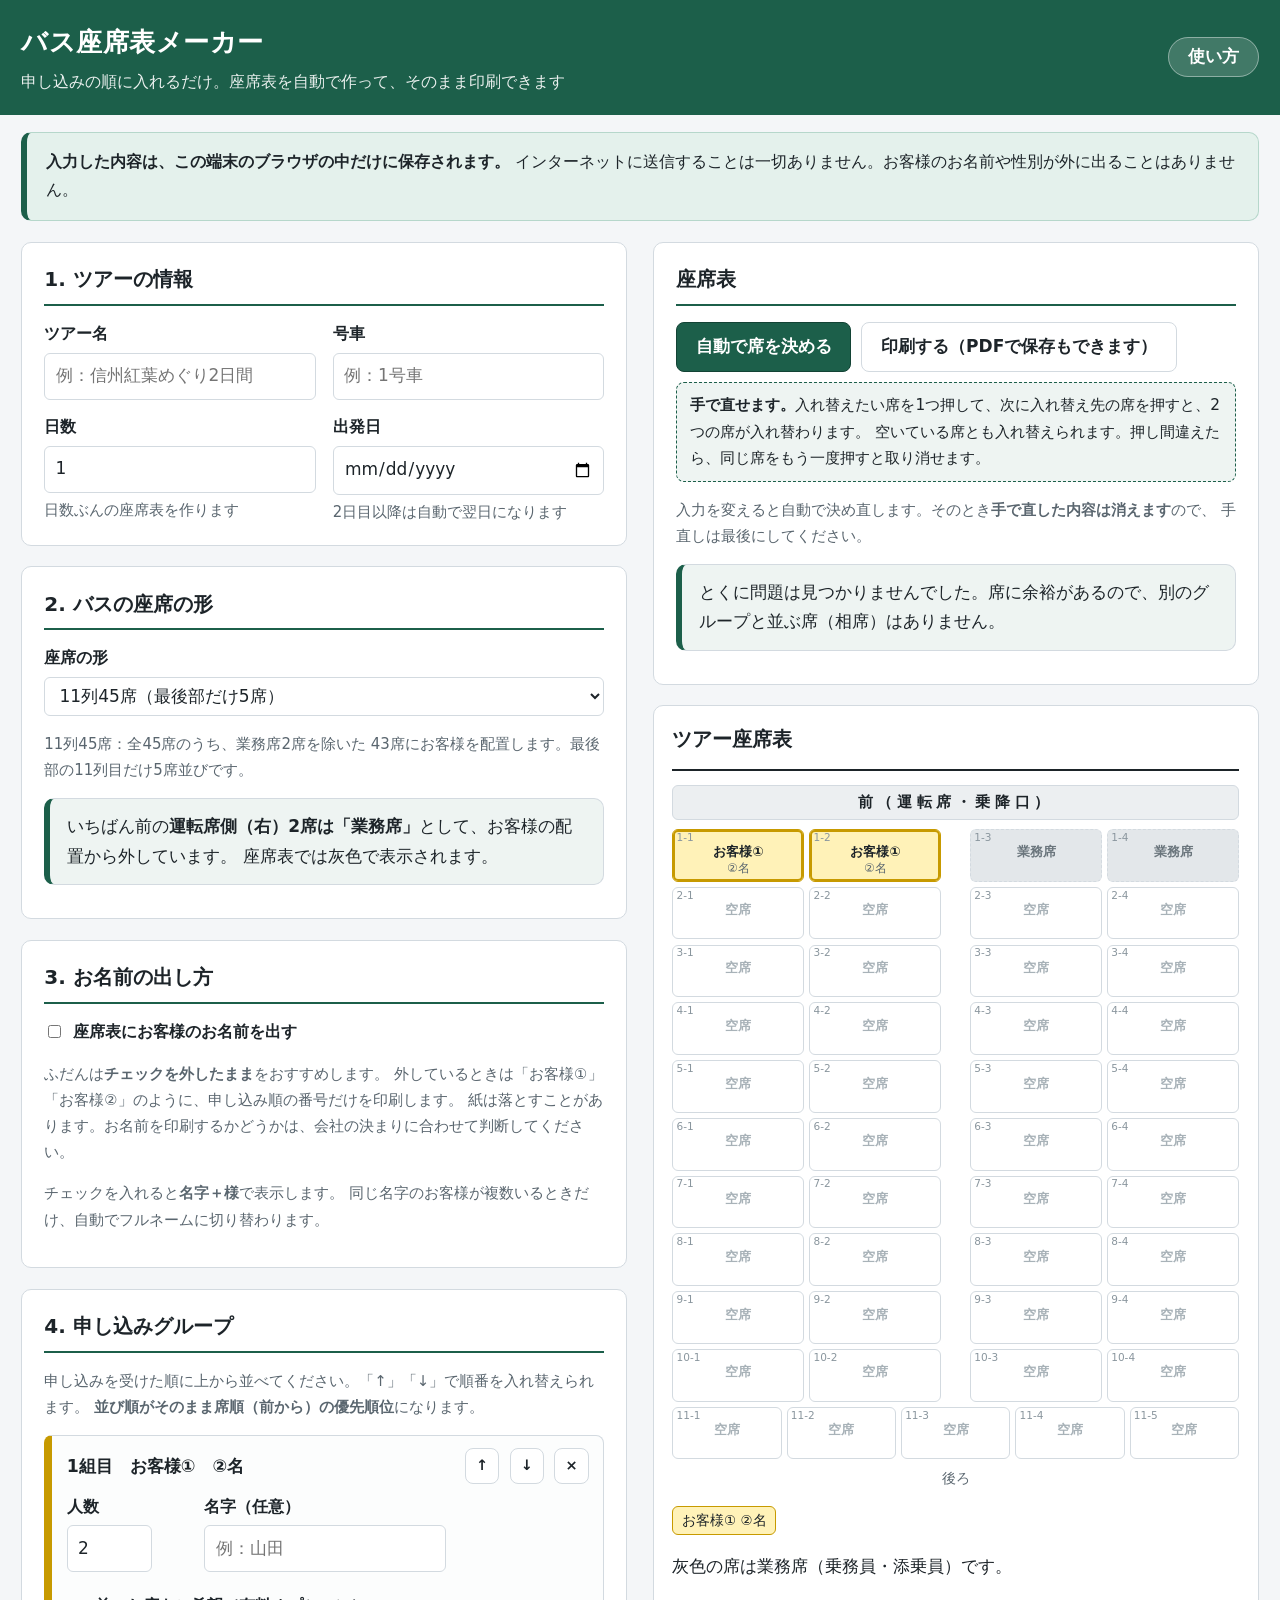
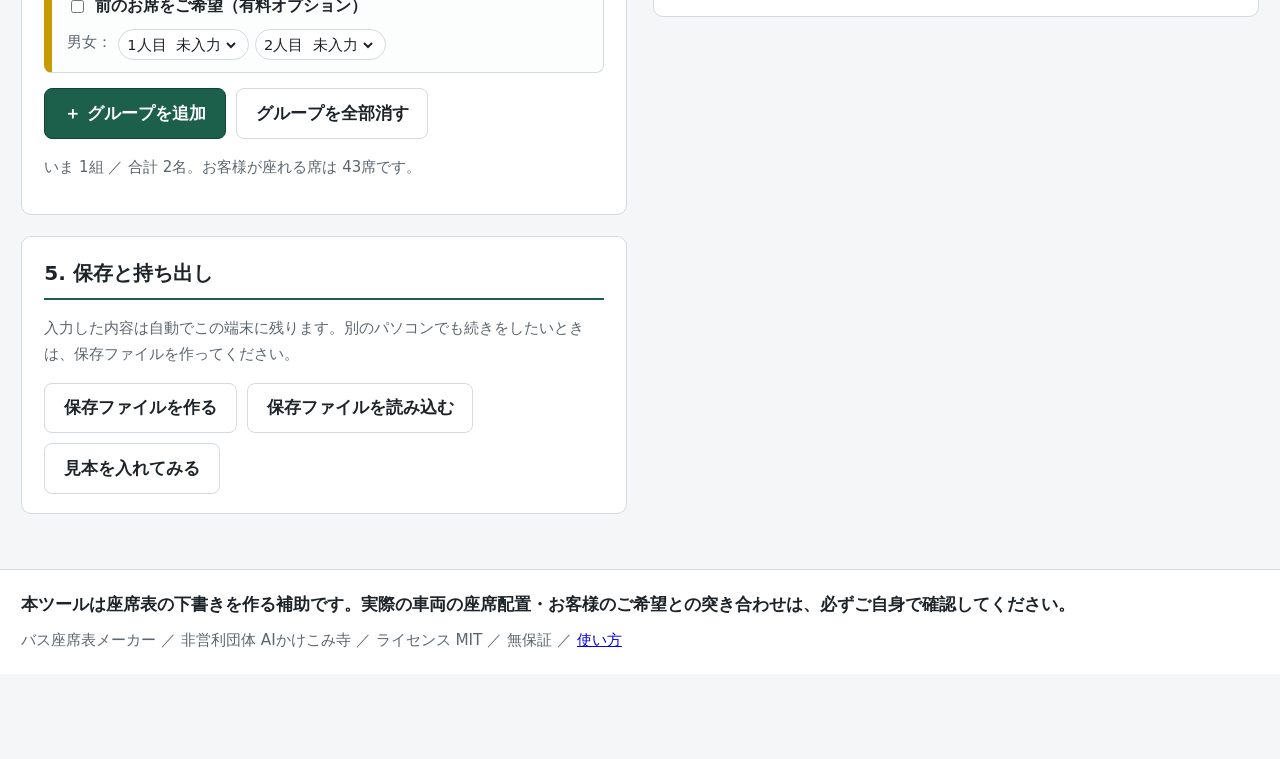
==== index.html @ 97518e0c "bus-seat-maker: 添乗員向けバス座席表ジェネレータ 初版 Co-Authored-By: Claude Fable 5 <noreply@anthropic.com> Claude-Se" ====
<!DOCTYPE html>
<html lang="ja">
<head>
<meta charset="utf-8">
<meta name="viewport" content="width=device-width, initial-scale=1">
<title>バス座席表メーカー</title>
<meta name="description" content="バスツアーの添乗員向け。申し込みグループを入れるだけで、座席表を自動で作って印刷できる無料ツールです。">
<link rel="stylesheet" href="css/style.css">
<link rel="stylesheet" href="css/print.css" media="print">
</head>
<body>

<header class="site-header">
  <div class="wrap header-inner">
    <div>
      <h1>バス座席表メーカー</h1>
      <p class="tagline">申し込みの順に入れるだけ。座席表を自動で作って、そのまま印刷できます</p>
    </div>
    <nav class="site-nav">
      <a href="manual.html">使い方</a>
    </nav>
  </div>
</header>

<div class="wrap notice-bar">
  <p>
    <strong>入力した内容は、この端末のブラウザの中だけに保存されます。</strong>
    インターネットに送信することは一切ありません。お客様のお名前や性別が外に出ることはありません。
  </p>
</div>

<div class="wrap">
<div class="layout">

  <!-- ================= 入力側 ================= -->
  <div id="input-pane">

    <section class="card">
      <h2>1. ツアーの情報</h2>
      <div class="field-grid">
        <div class="field">
          <label for="tour-name">ツアー名</label>
          <input type="text" id="tour-name" placeholder="例：信州紅葉めぐり2日間">
        </div>
        <div class="field">
          <label for="bus-no">号車</label>
          <input type="text" id="bus-no" placeholder="例：1号車">
        </div>
        <div class="field">
          <label for="tour-days">日数</label>
          <input type="number" id="tour-days" min="1" max="10" value="1">
          <span class="help">日数ぶんの座席表を作ります</span>
        </div>
        <div class="field">
          <label for="start-date">出発日</label>
          <input type="date" id="start-date">
          <span class="help">2日目以降は自動で翌日になります</span>
        </div>
      </div>
    </section>

    <section class="card">
      <h2>2. バスの座席の形</h2>
      <div class="field-grid">
        <div class="field">
          <label for="layout-type">座席の形</label>
          <select id="layout-type">
            <option value="11x45">11列45席（最後部だけ5席）</option>
            <option value="12x49">12列49席（最後部だけ5席）</option>
          </select>
        </div>
      </div>
      <p class="help" id="layout-info"></p>
      <p class="callout">
        いちばん前の<strong>運転席側（右）2席は「業務席」</strong>として、お客様の配置から外しています。
        座席表では灰色で表示されます。
      </p>
    </section>

    <section class="card">
      <h2>3. お名前の出し方</h2>
      <label class="toggle-line">
        <input type="checkbox" id="use-real-name">
        <span>座席表にお客様のお名前を出す</span>
      </label>
      <p class="help">
        ふだんは<strong>チェックを外したまま</strong>をおすすめします。
        外しているときは「お客様①」「お客様②」のように、申し込み順の番号だけを印刷します。
        紙は落とすことがあります。お名前を印刷するかどうかは、会社の決まりに合わせて判断してください。
      </p>
      <p class="help">
        チェックを入れると<strong>名字＋様</strong>で表示します。
        同じ名字のお客様が複数いるときだけ、自動でフルネームに切り替わります。
      </p>
    </section>

    <section class="card">
      <h2>4. 申し込みグループ</h2>
      <p class="help">
        申し込みを受けた順に上から並べてください。「↑」「↓」で順番を入れ替えられます。
        <strong>並び順がそのまま席順（前から）の優先順位</strong>になります。
      </p>
      <ul class="group-list" id="group-list"></ul>
      <div class="btn-row">
        <button type="button" class="btn btn-primary" id="add-group">＋ グループを追加</button>
        <button type="button" class="btn" id="clear-groups">グループを全部消す</button>
      </div>
      <p class="help" id="people-info"></p>
    </section>

    <section class="card">
      <h2>5. 保存と持ち出し</h2>
      <p class="help">
        入力した内容は自動でこの端末に残ります。別のパソコンでも続きをしたいときは、保存ファイルを作ってください。
      </p>
      <div class="btn-row">
        <button type="button" class="btn" id="save-file">保存ファイルを作る</button>
        <button type="button" class="btn" id="load-file-btn">保存ファイルを読み込む</button>
        <input type="file" id="load-file" accept=".json,application/json" style="display:none">
        <button type="button" class="btn" id="load-sample">見本を入れてみる</button>
      </div>
    </section>

  </div>

  <!-- ================= 座席表側 ================= -->
  <div id="output-pane">

    <section class="card no-print">
      <h2>座席表</h2>
      <div class="btn-row">
        <button type="button" class="btn btn-primary" id="assign">自動で席を決める</button>
        <button type="button" class="btn" id="print">印刷する（PDFで保存もできます）</button>
      </div>
      <p class="swap-hint">
        <strong>手で直せます。</strong>入れ替えたい席を1つ押して、次に入れ替え先の席を押すと、2つの席が入れ替わります。
        空いている席とも入れ替えられます。押し間違えたら、同じ席をもう一度押すと取り消せます。
      </p>
      <p class="help">
        入力を変えると自動で決め直します。そのとき<strong>手で直した内容は消えます</strong>ので、
        手直しは最後にしてください。
      </p>
      <div id="messages"></div>
    </section>

    <div id="sheets"></div>

  </div>

</div>
</div>

<footer class="site-footer no-print">
  <div class="wrap">
    <p class="disclaimer">
      本ツールは座席表の下書きを作る補助です。実際の車両の座席配置・お客様のご希望との突き合わせは、必ずご自身で確認してください。
    </p>
    <p class="footer-meta">
      バス座席表メーカー ／ 非営利団体 AIかけこみ寺 ／ ライセンス MIT ／ 無保証 ／
      <a href="manual.html">使い方</a>
    </p>
  </div>
</footer>

<script src="js/seat.js"></script>
<script src="js/app.js"></script>
</body>
</html>
---- css/style.css ----
/* ============================================================
 * バス座席表メーカー スタイル
 * 添乗員が現場で使う前提。文字は大きめ、押しやすいボタン。
 * ============================================================ */

:root {
  --fg: #1d2429;
  --fg-muted: #5a666f;
  --bg: #f4f6f8;
  --card: #ffffff;
  --line: #d3dae0;
  --accent: #1c5f4a;
  --accent-dark: #134335;
  --warn: #8a5a00;
  --warn-bg: #fff5e0;
  --error: #b3261e;
  --error-bg: #fdecea;
  --radius: 10px;

  /* グループのマーカー色（手書きの蛍光ペン運用の再現。6色） */
  --c0-bg: #fff2b8; --c0-line: #c79a00;
  --c1-bg: #d9ecff; --c1-line: #2f6fb0;
  --c2-bg: #ffe0e6; --c2-line: #c04a63;
  --c3-bg: #ddf5dd; --c3-line: #3d8b3d;
  --c4-bg: #ece0ff; --c4-line: #7a53b8;
  --c5-bg: #ffe6cc; --c5-line: #c1701a;
}

* { box-sizing: border-box; }
html { font-size: 17px; }

body {
  margin: 0;
  padding: 0 0 5rem;
  font-family: "Hiragino Kaku Gothic ProN", "Yu Gothic", "Meiryo", system-ui, sans-serif;
  color: var(--fg);
  background: var(--bg);
  line-height: 1.75;
}

.wrap { max-width: 1280px; margin: 0 auto; padding: 0 1.25rem; }

/* ---------- ヘッダー ---------- */
.site-header { background: var(--accent); color: #fff; padding: 1.1rem 0; }
.header-inner {
  display: flex; flex-wrap: wrap; gap: 1rem;
  align-items: center; justify-content: space-between;
}
.site-header h1 { margin: 0; font-size: 1.55rem; letter-spacing: .02em; }
.tagline { margin: .2rem 0 0; font-size: .95rem; opacity: .9; }
.site-nav a {
  color: #fff; background: rgba(255,255,255,.16);
  padding: .55rem 1.1rem; border-radius: 999px;
  text-decoration: none; font-weight: 700; font-size: .98rem;
  border: 1px solid rgba(255,255,255,.4); margin-left: .4rem;
}
.site-nav a:hover { background: rgba(255,255,255,.3); }

.notice-bar { margin-top: 1rem; }
.notice-bar p {
  margin: 0; background: #e4f1ec; border: 1px solid #b6d7cb;
  border-left: 6px solid var(--accent);
  padding: .85rem 1.1rem; border-radius: var(--radius); font-size: .97rem;
}

/* ---------- レイアウト ---------- */
.layout {
  display: grid; grid-template-columns: minmax(0, 1fr) minmax(0, 1fr);
  gap: 1.5rem; align-items: start; margin-top: 1.25rem;
}
@media (max-width: 1040px) { .layout { grid-template-columns: 1fr; } }

.card {
  background: var(--card); border: 1px solid var(--line);
  border-radius: var(--radius); padding: 1.15rem 1.3rem; margin-bottom: 1.2rem;
}
.card > h2 {
  margin: 0 0 .8rem; font-size: 1.18rem;
  border-bottom: 2px solid var(--accent); padding-bottom: .4rem;
}
.card > h3 { font-size: 1.03rem; margin: 1.3rem 0 .5rem; }

/* ---------- フォーム ---------- */
label { font-weight: 700; font-size: .95rem; }
input[type="text"], input[type="number"], input[type="date"], select, textarea {
  font: inherit; padding: .45rem .6rem; border: 1px solid var(--line);
  border-radius: 6px; background: #fff; color: inherit; max-width: 100%;
}
input[type="text"]:focus, input[type="number"]:focus, select:focus { outline: 2px solid var(--accent); }

.field-grid {
  display: grid; grid-template-columns: repeat(auto-fit, minmax(180px, 1fr));
  gap: .8rem 1rem;
}
.field { display: flex; flex-direction: column; gap: .25rem; }
.field .help { font-weight: 400; }

.help { font-size: .88rem; color: var(--fg-muted); }

.btn {
  font: inherit; font-weight: 700; cursor: pointer;
  padding: .55rem 1.1rem; border-radius: 8px;
  border: 1px solid var(--line); background: #fff; color: var(--fg);
}
.btn:hover { background: #eef2f4; }
.btn-primary { background: var(--accent); border-color: var(--accent-dark); color: #fff; }
.btn-primary:hover { background: var(--accent-dark); }
.btn-mini { padding: .25rem .6rem; font-size: .85rem; }
.btn-row { display: flex; flex-wrap: wrap; gap: .6rem; margin-top: .9rem; }
.inline-btn { display: inline-block; text-decoration: none; }

.toggle-line {
  display: flex; align-items: flex-start; gap: .5rem;
  margin: .5rem 0; font-weight: 700;
}
.toggle-line input { margin-top: .45rem; }

/* ---------- グループ一覧 ---------- */
.group-list { list-style: none; margin: 0; padding: 0; }
.group-item {
  border: 1px solid var(--line); border-left: 8px solid var(--line);
  border-radius: 8px; padding: .7rem .85rem; margin-bottom: .7rem; background: #fcfdfd;
}
.group-head {
  display: flex; align-items: center; gap: .6rem; flex-wrap: wrap;
  margin-bottom: .5rem;
}
.group-no { font-weight: 700; font-size: 1.02rem; }
.group-head .spacer { flex: 1; }
.group-body { display: flex; flex-wrap: wrap; gap: .7rem 1.1rem; align-items: flex-end; }
.group-body .field { min-width: 7rem; }
.members { display: flex; flex-wrap: wrap; gap: .35rem; }
.member-chip {
  display: inline-flex; align-items: center; gap: .25rem;
  border: 1px solid var(--line); border-radius: 999px; padding: .1rem .5rem;
  background: #fff; font-size: .86rem;
}
.member-chip select { border: none; padding: .1rem; font-size: .86rem; }

.color-0 { border-left-color: var(--c0-line); }
.color-1 { border-left-color: var(--c1-line); }
.color-2 { border-left-color: var(--c2-line); }
.color-3 { border-left-color: var(--c3-line); }
.color-4 { border-left-color: var(--c4-line); }
.color-5 { border-left-color: var(--c5-line); }

/* ---------- 注意メッセージ ---------- */
.callout {
  border: 1px solid var(--line); border-left: 6px solid var(--accent);
  background: #eef4f2; padding: .75rem 1rem; border-radius: var(--radius); margin: .8rem 0;
}
.callout-warn { border-left-color: var(--warn); background: var(--warn-bg); }
.callout-error { border-left-color: var(--error); background: var(--error-bg); }
.msg-list { list-style: none; margin: .6rem 0 0; padding: 0; }
.msg-list li {
  padding: .5rem .8rem; border-radius: 8px; margin-bottom: .4rem; font-size: .95rem;
  background: var(--warn-bg); border: 1px solid #e5cf9a;
}
.msg-list li.is-error { background: var(--error-bg); border-color: #eec2be; }

/* ---------- 座席表 ---------- */
.sheet {
  background: #fff; border: 1px solid var(--line); border-radius: var(--radius);
  padding: 1rem 1.1rem; margin-bottom: 1.2rem;
}
.sheet-head {
  display: flex; justify-content: space-between; align-items: baseline;
  gap: 1rem; flex-wrap: wrap; border-bottom: 2px solid var(--fg); padding-bottom: .4rem;
}
.sheet-title { font-size: 1.15rem; font-weight: 700; margin: 0; }
.sheet-meta { font-size: .95rem; color: var(--fg-muted); }

.front-mark {
  text-align: center; font-weight: 700; letter-spacing: .3em;
  background: #eceff1; border: 1px solid var(--line); border-radius: 6px;
  padding: .2rem; margin: .8rem 0 .5rem; font-size: .9rem;
}
.rear-mark {
  text-align: center; font-size: .85rem; color: var(--fg-muted); margin-top: .4rem;
}

.bus { display: flex; flex-direction: column; gap: .3rem; }
.bus-row { display: grid; grid-template-columns: 1fr 1fr 1.1rem 1fr 1fr; gap: .3rem; align-items: stretch; }
.bus-row.back-row { grid-template-columns: repeat(5, 1fr); }
.aisle { }
.row-no {
  position: absolute; left: .18rem; top: .05rem; font-size: .62rem; color: #8a969e;
}

.seat {
  position: relative; border: 1px solid var(--line); border-radius: 6px;
  background: #fff; min-height: 3.1rem; padding: .85rem .2rem .2rem;
  text-align: center; font-size: .78rem; line-height: 1.25;
  cursor: pointer; overflow: hidden;
}
.seat:hover { outline: 2px solid var(--accent); }
.seat.is-crew {
  background: #e3e7ea; color: #6b767d; cursor: default; border-style: dashed;
}
.seat.is-crew:hover { outline: none; }
.seat.is-empty { color: #a8b2b8; }
.seat.is-selected { outline: 3px solid var(--error); }
.seat .seat-label { font-weight: 700; display: block; }
.seat .seat-sub { display: block; font-size: .7rem; color: var(--fg-muted); }

.seat.g0 { background: var(--c0-bg); border-color: var(--c0-line); box-shadow: inset 0 0 0 2px var(--c0-line); }
.seat.g1 { background: var(--c1-bg); border-color: var(--c1-line); box-shadow: inset 0 0 0 2px var(--c1-line); }
.seat.g2 { background: var(--c2-bg); border-color: var(--c2-line); box-shadow: inset 0 0 0 2px var(--c2-line); }
.seat.g3 { background: var(--c3-bg); border-color: var(--c3-line); box-shadow: inset 0 0 0 2px var(--c3-line); }
.seat.g4 { background: var(--c4-bg); border-color: var(--c4-line); box-shadow: inset 0 0 0 2px var(--c4-line); }
.seat.g5 { background: var(--c5-bg); border-color: var(--c5-line); box-shadow: inset 0 0 0 2px var(--c5-line); }

.legend { display: flex; flex-wrap: wrap; gap: .4rem; margin-top: .7rem; font-size: .8rem; }
.legend span {
  border: 1px solid var(--line); border-radius: 6px; padding: .1rem .5rem;
}
.legend .lg0 { background: var(--c0-bg); border-color: var(--c0-line); }
.legend .lg1 { background: var(--c1-bg); border-color: var(--c1-line); }
.legend .lg2 { background: var(--c2-bg); border-color: var(--c2-line); }
.legend .lg3 { background: var(--c3-bg); border-color: var(--c3-line); }
.legend .lg4 { background: var(--c4-bg); border-color: var(--c4-line); }
.legend .lg5 { background: var(--c5-bg); border-color: var(--c5-line); }

.swap-hint {
  font-size: .9rem; background: #eef4f2; border: 1px dashed var(--accent);
  border-radius: 8px; padding: .5rem .8rem; margin: .6rem 0;
}

/* ---------- マニュアル ---------- */
.manual { margin-top: 1.25rem; }
.manual h2 { font-size: 1.25rem; }
.manual .toc ol { margin: 0; padding-left: 1.4rem; }
.two-col { display: grid; grid-template-columns: 1fr 1fr; gap: 1rem; }
@media (max-width: 800px) { .two-col { grid-template-columns: 1fr; } }
.panel { border: 1px solid var(--line); border-radius: 8px; padding: .8rem 1rem; }
.panel h3 { margin-top: 0; }
.panel-ok { background: #eef7f1; border-color: #b9ddc7; }
.panel-ng { background: #fbf0ee; border-color: #e8c6c0; }
.manual-table { width: 100%; border-collapse: collapse; margin: .7rem 0; font-size: .93rem; }
.manual-table th, .manual-table td {
  border: 1px solid var(--line); padding: .5rem .65rem; text-align: left; vertical-align: top;
}
.manual-table th { background: #eef2f4; }
.def dt { font-weight: 700; margin-top: .8rem; }
.def dd { margin: .15rem 0 0 1.2rem; }
.steps > li { margin-bottom: 1.2rem; }
.steps h3 { margin: .2rem 0 .3rem; }
.howto { border: 1px solid var(--line); border-radius: 8px; padding: .3rem 1rem 1rem; background: #fbfcfd; }
.howto h4 { margin-bottom: .3rem; }

code, .code {
  font-family: "SFMono-Regular", Consolas, "Courier New", monospace;
  font-size: .92em; background: #eef2f4; padding: .1em .35em; border-radius: 4px;
}
kbd {
  font-family: inherit; font-size: .85em; border: 1px solid var(--line);
  border-bottom-width: 2px; border-radius: 4px; padding: .05em .4em; background: #fff;
}

.prompt-block { border: 1px solid var(--line); border-radius: 8px; overflow: hidden; margin: .8rem 0; }
.prompt-head {
  display: flex; justify-content: space-between; align-items: center;
  background: #eef2f4; padding: .45rem .8rem; gap: .8rem;
}
.prompt-title { font-weight: 700; font-size: .95rem; }
pre.code {
  margin: 0; padding: .9rem 1rem; background: #fbfcfd; white-space: pre-wrap;
  word-break: break-word; font-size: .88rem; line-height: 1.6; border-radius: 0;
}

/* ---------- フッター ---------- */
.site-footer { margin-top: 2rem; border-top: 1px solid var(--line); padding: 1.2rem 0; background: #fff; }
.site-footer .disclaimer { margin: 0 0 .4rem; font-weight: 700; }
.footer-meta { margin: 0; font-size: .9rem; color: var(--fg-muted); }
---- css/print.css ----
/* ============================================================
 * 印刷用スタイル
 * A4縦・1日ぶんで1ページに収まるようにする。
 * 入力欄・ボタン・ヘッダー等は印刷しない。
 * ============================================================ */

@page {
  size: A4 portrait;
  margin: 12mm 12mm 10mm;
}

@media print {
  html { font-size: 12.5px; }
  body { background: #fff; padding: 0; }

  .site-header,
  .site-nav,
  .notice-bar,
  .site-footer,
  .no-print,
  .btn,
  .btn-row,
  .swap-hint,
  #input-pane { display: none !important; }

  .wrap { max-width: none; padding: 0; margin: 0; }
  .layout { display: block; margin: 0; }

  #sheets { display: block; }

  .sheet {
    border: none; border-radius: 0; padding: 0; margin: 0;
    page-break-after: always; break-after: page;
  }
  .sheet:last-child { page-break-after: auto; break-after: auto; }

  .sheet-head { border-bottom: 2px solid #000; }
  .sheet-title { font-size: 15pt; }
  .sheet-meta { color: #000; font-size: 10pt; }

  .front-mark { background: #ddd !important; margin: 4mm 0 2mm; }

  .bus { gap: 1.1mm; }
  .bus-row { gap: 1.1mm; }

  .seat {
    min-height: 12mm; padding: 3.4mm .5mm .5mm;
    font-size: 7.6pt; line-height: 1.15;
    border: .4mm solid #333; box-shadow: none !important;
    -webkit-print-color-adjust: exact; print-color-adjust: exact;
  }
  .seat .seat-sub { font-size: 6.6pt; }
  .row-no { font-size: 5.6pt; }

  /* マーカー色は枠線の太さでも区別できるようにする（白黒印刷対策） */
  .seat.g0 { background: #fff6cf !important; border-color: #8a6d00 !important; }
  .seat.g1 { background: #e2effc !important; border-color: #23527c !important; border-style: dashed; }
  .seat.g2 { background: #fde8ed !important; border-color: #96324a !important; border-width: .8mm; }
  .seat.g3 { background: #e6f6e6 !important; border-color: #2c6b2c !important; border-style: dotted; border-width: .8mm; }
  .seat.g4 { background: #f0e8ff !important; border-color: #5b3e93 !important; border-style: double; border-width: 1mm; }
  .seat.g5 { background: #ffeedd !important; border-color: #94540f !important; border-style: dashed; border-width: .8mm; }

  .seat.is-crew {
    background: #d8d8d8 !important; border-style: dashed !important; color: #333;
  }

  .legend { font-size: 7.5pt; margin-top: 2mm; }
  .legend span { -webkit-print-color-adjust: exact; print-color-adjust: exact; }

  .print-note { display: block !important; font-size: 8pt; margin-top: 3mm; color: #333; }
  a { text-decoration: none; color: #000; }
}

.print-note { display: none; }
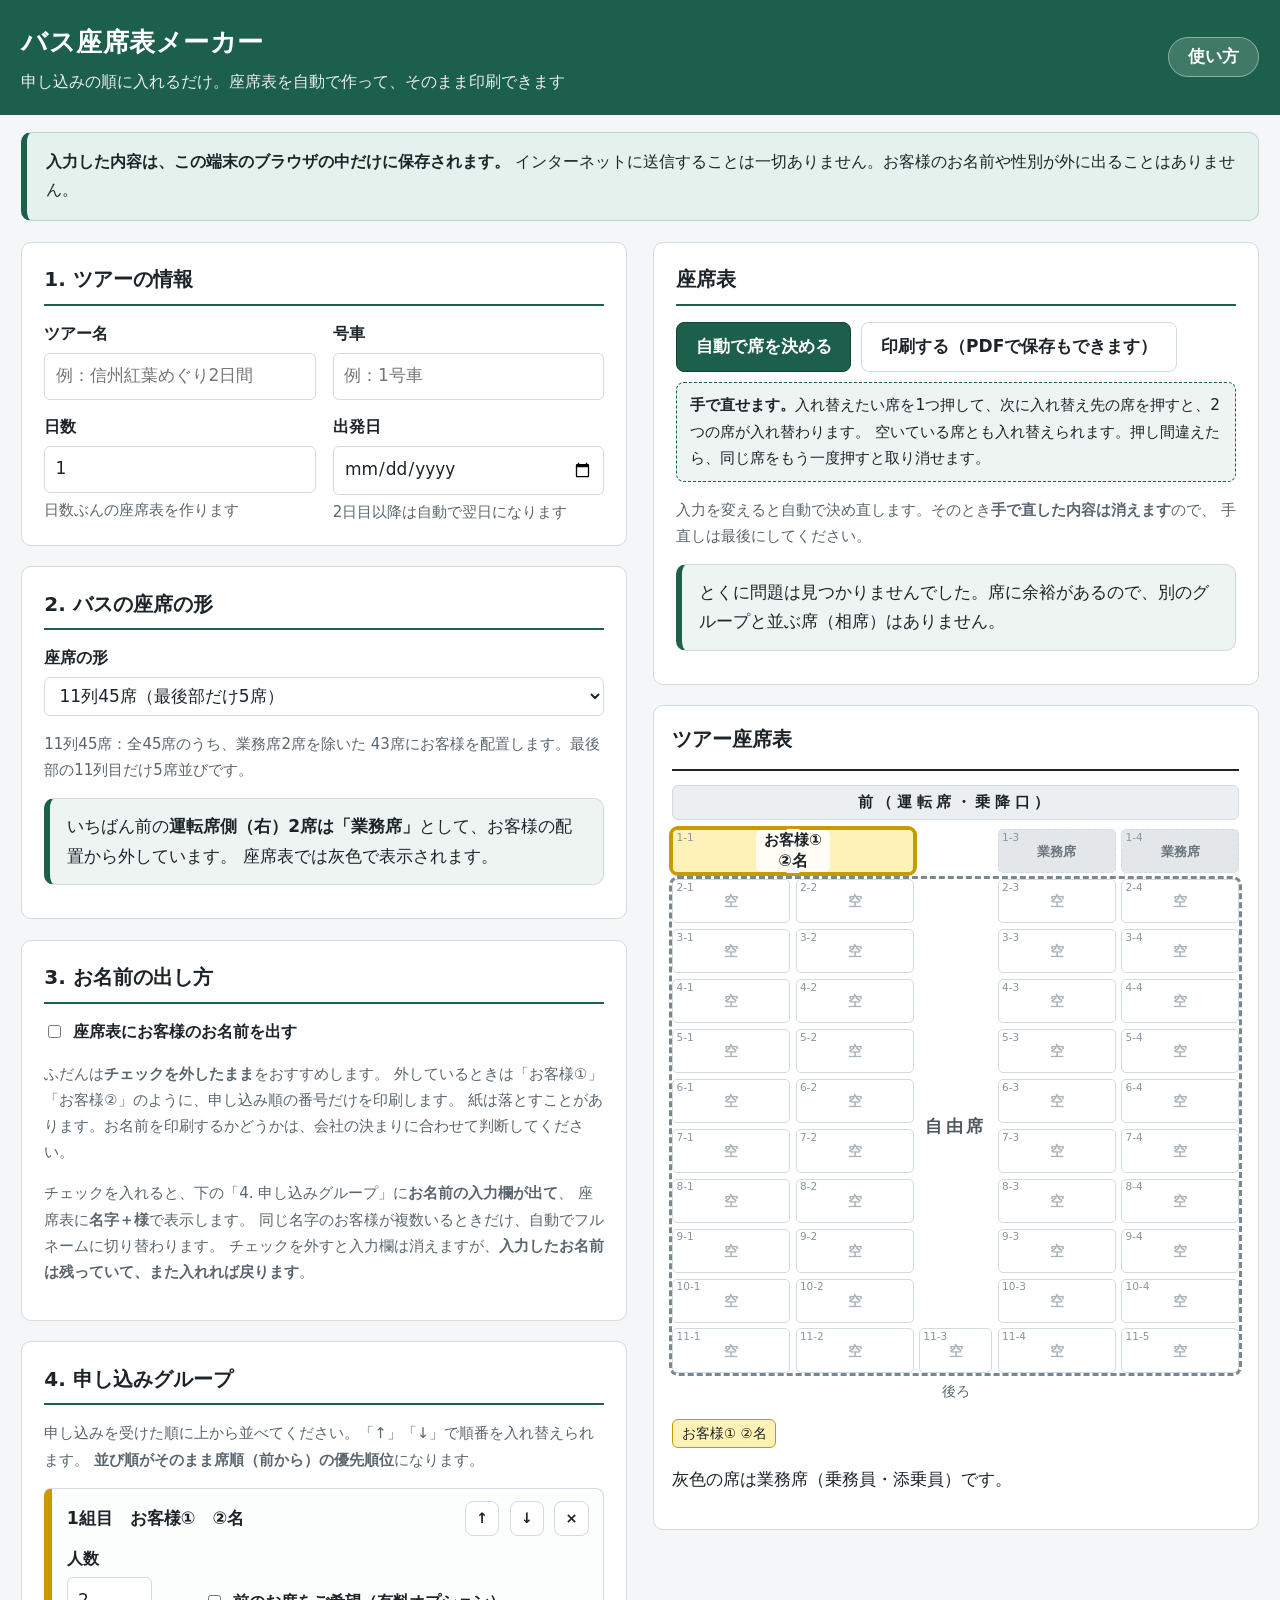
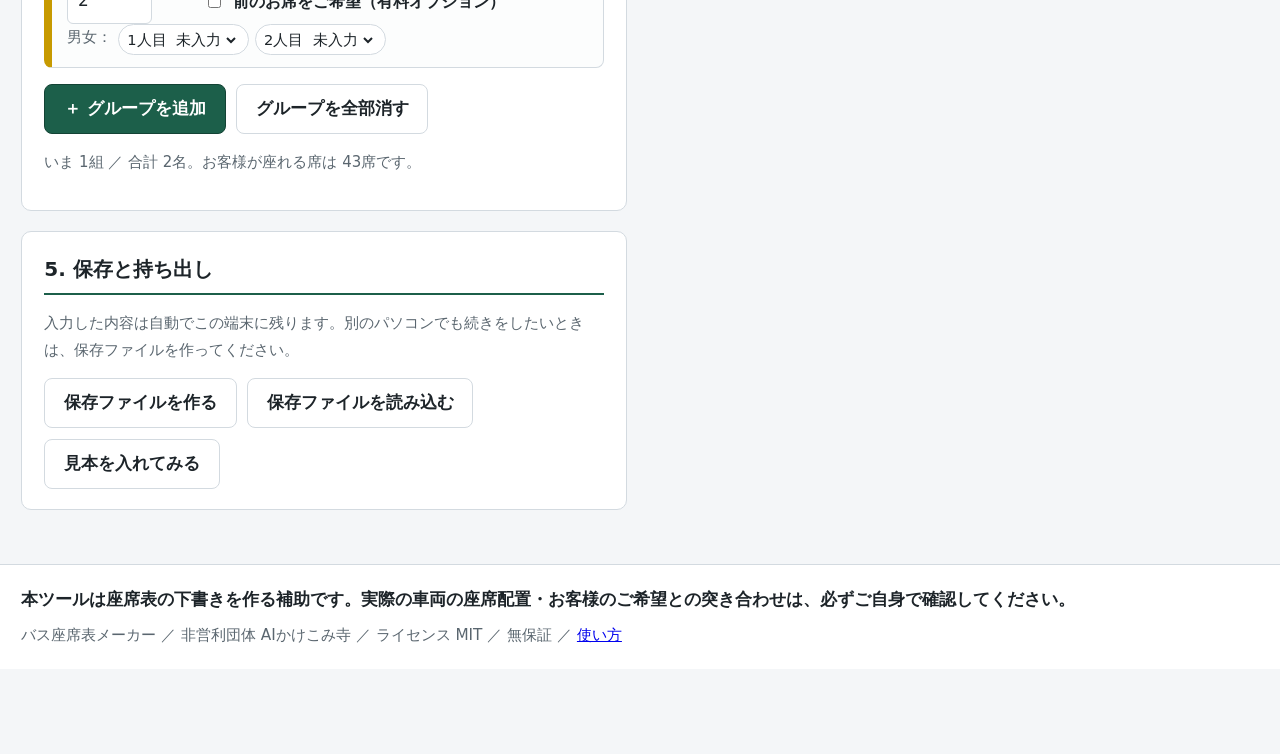
==== commit e6ce80cd: "実物照合で改修：グループを矩形ブロックで囲む・複数日は巡回シフト・実名欄は表示ON時のみ Co-Authored-By: Claude Fable 5 <noreply@anthropic.com> " ====
--- a/index.html
+++ b/index.html
@@ -89,8 +89,10 @@
         紙は落とすことがあります。お名前を印刷するかどうかは、会社の決まりに合わせて判断してください。
       </p>
       <p class="help">
-        チェックを入れると<strong>名字＋様</strong>で表示します。
+        チェックを入れると、下の「4. 申し込みグループ」に<strong>お名前の入力欄が出て</strong>、
+        座席表に<strong>名字＋様</strong>で表示します。
         同じ名字のお客様が複数いるときだけ、自動でフルネームに切り替わります。
+        チェックを外すと入力欄は消えますが、<strong>入力したお名前は残っていて、また入れれば戻ります</strong>。
       </p>
     </section>
 
--- a/css/style.css
+++ b/css/style.css
@@ -179,36 +179,66 @@
   text-align: center; font-size: .85rem; color: var(--fg-muted); margin-top: .4rem;
 }
 
-.bus { display: flex; flex-direction: column; gap: .3rem; }
-.bus-row { display: grid; grid-template-columns: 1fr 1fr 1.1rem 1fr 1fr; gap: .3rem; align-items: stretch; }
-.bus-row.back-row { grid-template-columns: repeat(5, 1fr); }
-.aisle { }
+/* 5本の縦すじ（左2席・通路・右2席）のマス目。最後部列の中央席は通路のすじを使います */
+.bus {
+  display: grid;
+  grid-template-columns: 1fr 1fr .62fr 1fr 1fr;
+  gap: .34rem;
+  align-items: stretch;
+}
 .row-no {
   position: absolute; left: .18rem; top: .05rem; font-size: .62rem; color: #8a969e;
 }
 
 .seat {
-  position: relative; border: 1px solid var(--line); border-radius: 6px;
-  background: #fff; min-height: 3.1rem; padding: .85rem .2rem .2rem;
-  text-align: center; font-size: .78rem; line-height: 1.25;
+  position: relative; border: 1px solid var(--line); border-radius: 5px;
+  background: #fff; min-height: 2.6rem; padding: .8rem .2rem .2rem;
+  text-align: center; font-size: .78rem; line-height: 1.2;
   cursor: pointer; overflow: hidden;
 }
-.seat:hover { outline: 2px solid var(--accent); }
+.seat:hover { outline: 2px solid var(--accent); z-index: 4; }
 .seat.is-crew {
   background: #e3e7ea; color: #6b767d; cursor: default; border-style: dashed;
 }
 .seat.is-crew:hover { outline: none; }
-.seat.is-empty { color: #a8b2b8; }
-.seat.is-selected { outline: 3px solid var(--error); }
+.seat.is-empty { color: #aab4ba; }
+.seat.is-selected { outline: 3px solid var(--error); z-index: 4; }
 .seat .seat-label { font-weight: 700; display: block; }
-.seat .seat-sub { display: block; font-size: .7rem; color: var(--fg-muted); }
-
-.seat.g0 { background: var(--c0-bg); border-color: var(--c0-line); box-shadow: inset 0 0 0 2px var(--c0-line); }
-.seat.g1 { background: var(--c1-bg); border-color: var(--c1-line); box-shadow: inset 0 0 0 2px var(--c1-line); }
-.seat.g2 { background: var(--c2-bg); border-color: var(--c2-line); box-shadow: inset 0 0 0 2px var(--c2-line); }
-.seat.g3 { background: var(--c3-bg); border-color: var(--c3-line); box-shadow: inset 0 0 0 2px var(--c3-line); }
-.seat.g4 { background: var(--c4-bg); border-color: var(--c4-line); box-shadow: inset 0 0 0 2px var(--c4-line); }
-.seat.g5 { background: var(--c5-bg); border-color: var(--c5-line); box-shadow: inset 0 0 0 2px var(--c5-line); }
+.seat .seat-mark { display: block; font-size: .82rem; font-weight: 700; }
+
+.seat.g0 { background: var(--c0-bg); border-color: var(--c0-line); }
+.seat.g1 { background: var(--c1-bg); border-color: var(--c1-line); }
+.seat.g2 { background: var(--c2-bg); border-color: var(--c2-line); }
+.seat.g3 { background: var(--c3-bg); border-color: var(--c3-line); }
+.seat.g4 { background: var(--c4-bg); border-color: var(--c4-line); }
+.seat.g5 { background: var(--c5-bg); border-color: var(--c5-line); }
+
+/* グループを囲む大きな四角。手書きのマーカー囲みの代わりです */
+.block {
+  position: relative; pointer-events: none; z-index: 3;
+  margin: -.19rem; border: 3px solid var(--line); border-radius: 9px;
+  display: flex; align-items: center; justify-content: center;
+}
+.block-label {
+  background: rgba(255, 255, 255, .88);
+  border-radius: 6px; padding: .05rem .45rem;
+  font-weight: 700; font-size: .9rem; line-height: 1.3;
+  text-align: center; max-width: 96%;
+}
+.block-name { display: block; }
+.block-count { display: block; font-size: .95rem; }
+
+.block.c0 { border-color: var(--c0-line); }
+.block.c1 { border-color: var(--c1-line); }
+.block.c2 { border-color: var(--c2-line); }
+.block.c3 { border-color: var(--c3-line); }
+.block.c4 { border-color: var(--c4-line); }
+.block.c5 { border-color: var(--c5-line); }
+
+.block-free {
+  border: 3px dashed #7b878e; color: #4e585e;
+}
+.block-free .block-label { font-size: 1rem; letter-spacing: .2em; }
 
 .legend { display: flex; flex-wrap: wrap; gap: .4rem; margin-top: .7rem; font-size: .8rem; }
 .legend span {
--- a/css/print.css
+++ b/css/print.css
@@ -40,29 +40,45 @@
 
   .front-mark { background: #ddd !important; margin: 4mm 0 2mm; }
 
-  .bus { gap: 1.1mm; }
-  .bus-row { gap: 1.1mm; }
+  .bus { gap: 1.2mm; }
 
   .seat {
-    min-height: 12mm; padding: 3.4mm .5mm .5mm;
+    min-height: 11mm; padding: 3.2mm .5mm .5mm;
     font-size: 7.6pt; line-height: 1.15;
-    border: .4mm solid #333; box-shadow: none !important;
+    border: .25mm solid #666;
     -webkit-print-color-adjust: exact; print-color-adjust: exact;
   }
-  .seat .seat-sub { font-size: 6.6pt; }
+  .seat .seat-mark { font-size: 7.4pt; }
   .row-no { font-size: 5.6pt; }
 
-  /* マーカー色は枠線の太さでも区別できるようにする（白黒印刷対策） */
-  .seat.g0 { background: #fff6cf !important; border-color: #8a6d00 !important; }
-  .seat.g1 { background: #e2effc !important; border-color: #23527c !important; border-style: dashed; }
-  .seat.g2 { background: #fde8ed !important; border-color: #96324a !important; border-width: .8mm; }
-  .seat.g3 { background: #e6f6e6 !important; border-color: #2c6b2c !important; border-style: dotted; border-width: .8mm; }
-  .seat.g4 { background: #f0e8ff !important; border-color: #5b3e93 !important; border-style: double; border-width: 1mm; }
-  .seat.g5 { background: #ffeedd !important; border-color: #94540f !important; border-style: dashed; border-width: .8mm; }
+  .seat.g0 { background: #fff6cf !important; }
+  .seat.g1 { background: #e2effc !important; }
+  .seat.g2 { background: #fde8ed !important; }
+  .seat.g3 { background: #e6f6e6 !important; }
+  .seat.g4 { background: #f0e8ff !important; }
+  .seat.g5 { background: #ffeedd !important; }
 
   .seat.is-crew {
     background: #d8d8d8 !important; border-style: dashed !important; color: #333;
   }
+
+  /* グループを囲む枠。白黒印刷でも見分けられるよう線の種類を変える */
+  .block {
+    margin: -.7mm; border-width: .7mm; border-radius: 2mm;
+    -webkit-print-color-adjust: exact; print-color-adjust: exact;
+  }
+  .block-label {
+    background: #fff !important; font-size: 8.6pt; padding: .2mm 1mm;
+  }
+  .block-count { font-size: 9.2pt; }
+  .block.c0 { border-color: #8a6d00 !important; border-style: solid; }
+  .block.c1 { border-color: #23527c !important; border-style: dashed; }
+  .block.c2 { border-color: #96324a !important; border-style: solid; border-width: 1mm; }
+  .block.c3 { border-color: #2c6b2c !important; border-style: dotted; border-width: 1mm; }
+  .block.c4 { border-color: #5b3e93 !important; border-style: double; border-width: 1.2mm; }
+  .block.c5 { border-color: #94540f !important; border-style: dashed; border-width: 1mm; }
+  .block-free { border: .7mm dashed #555 !important; }
+  .block-free .block-label { font-size: 10pt; }
 
   .legend { font-size: 7.5pt; margin-top: 2mm; }
   .legend span { -webkit-print-color-adjust: exact; print-color-adjust: exact; }
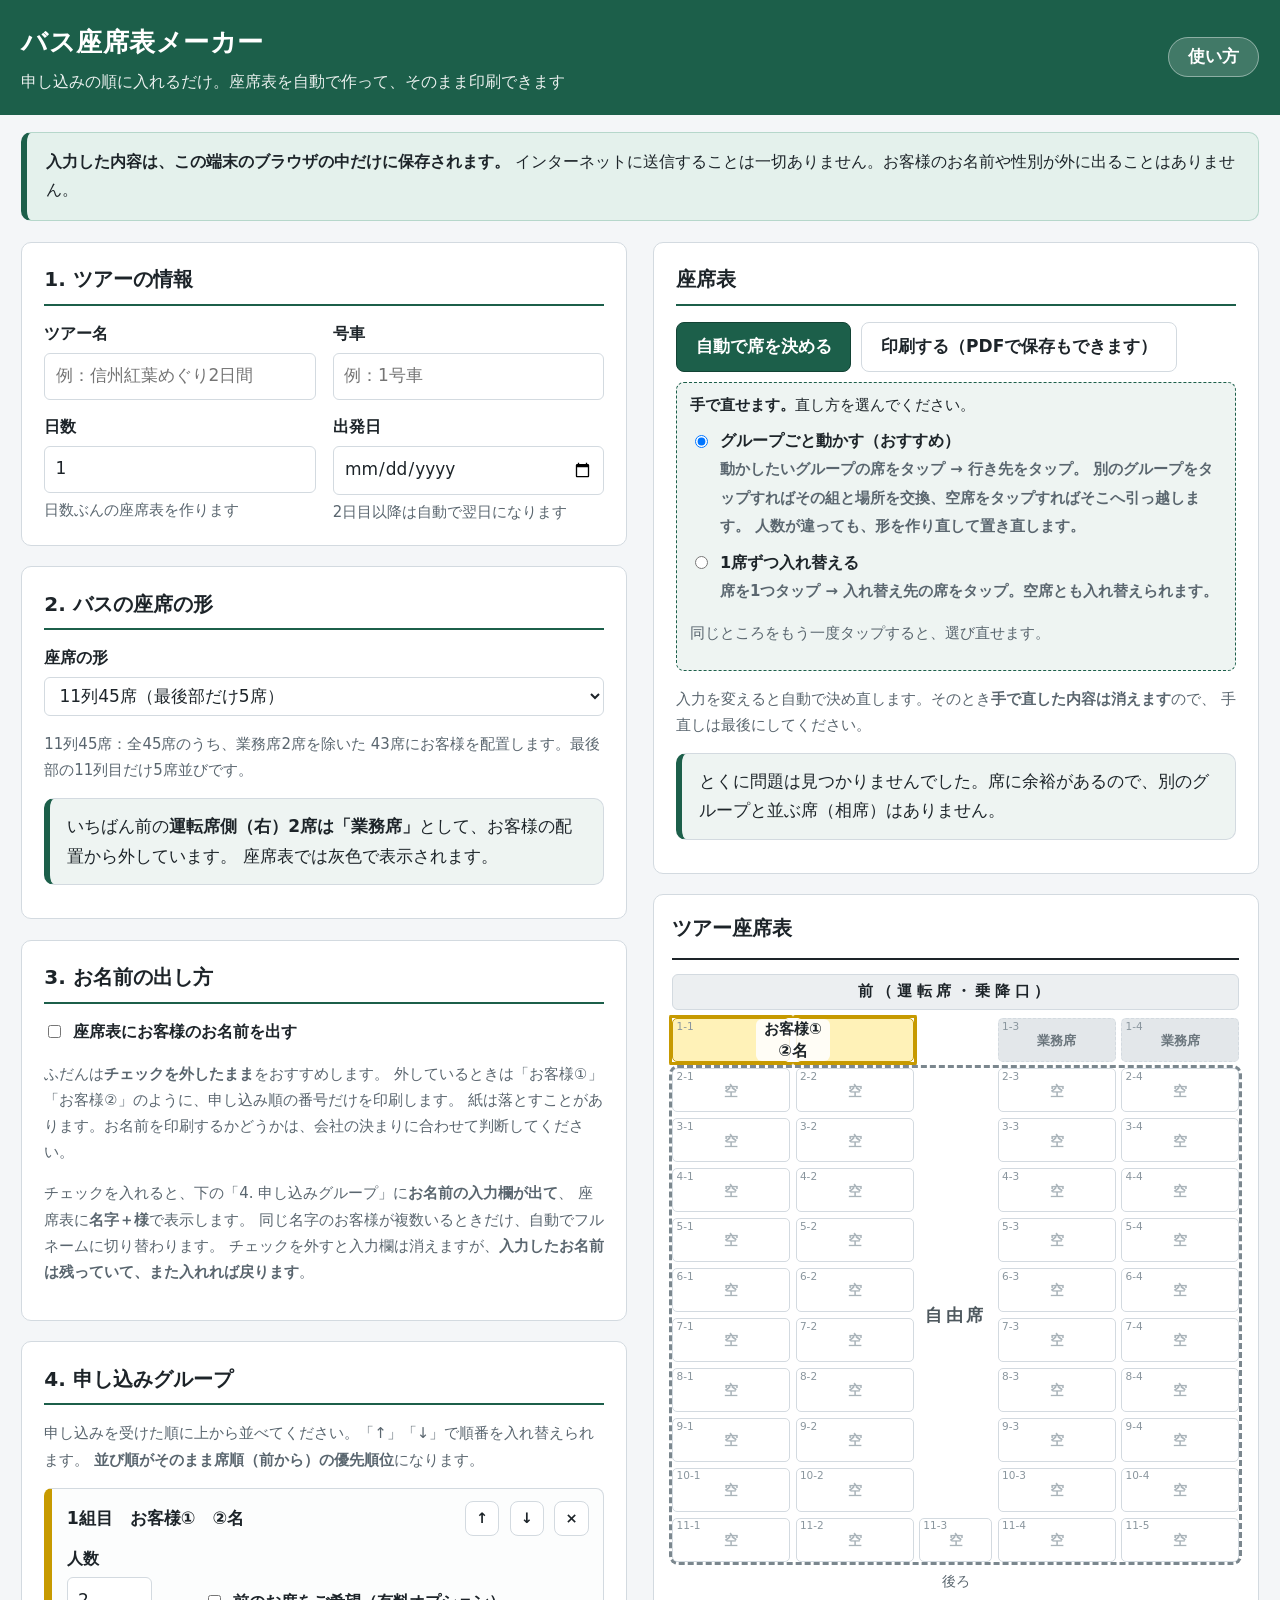
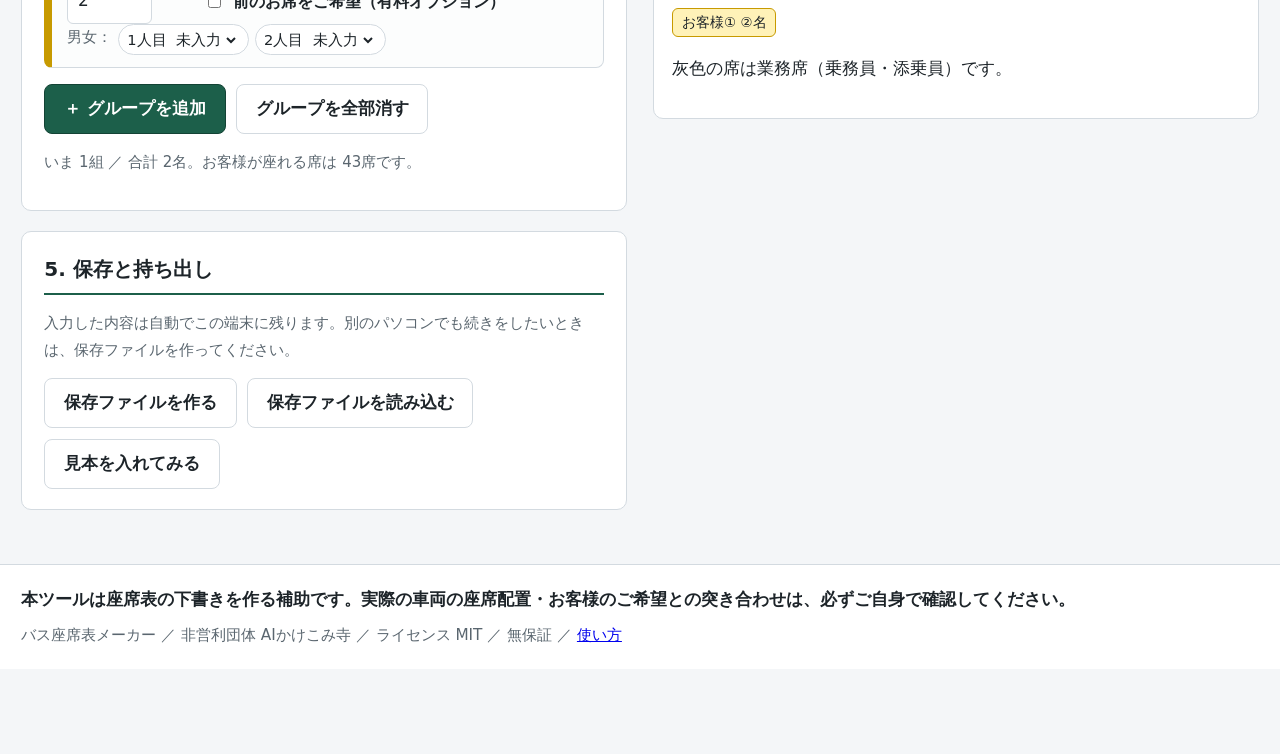
==== commit 5b3518a1: "グループ単位の移動・1名は1席枠・前席内巡回・L字ブロック対応 Co-Authored-By: Claude Fable 5 <noreply@anthropic.com> Claude-Sessio" ====
--- a/index.html
+++ b/index.html
@@ -134,10 +134,25 @@
         <button type="button" class="btn btn-primary" id="assign">自動で席を決める</button>
         <button type="button" class="btn" id="print">印刷する（PDFで保存もできます）</button>
       </div>
-      <p class="swap-hint">
-        <strong>手で直せます。</strong>入れ替えたい席を1つ押して、次に入れ替え先の席を押すと、2つの席が入れ替わります。
-        空いている席とも入れ替えられます。押し間違えたら、同じ席をもう一度押すと取り消せます。
-      </p>
+      <div class="swap-hint">
+        <p class="mode-row">
+          <strong>手で直せます。</strong>直し方を選んでください。
+        </p>
+        <label class="toggle-line">
+          <input type="radio" name="edit-mode" value="group" id="mode-group">
+          <span><strong>グループごと動かす</strong>（おすすめ）<br>
+            <span class="help">動かしたいグループの席をタップ → 行き先をタップ。
+              別のグループをタップすればその組と場所を交換、空席をタップすればそこへ引っ越します。
+              人数が違っても、形を作り直して置き直します。</span></span>
+        </label>
+        <label class="toggle-line">
+          <input type="radio" name="edit-mode" value="seat" id="mode-seat">
+          <span><strong>1席ずつ入れ替える</strong><br>
+            <span class="help">席を1つタップ → 入れ替え先の席をタップ。空席とも入れ替えられます。</span></span>
+        </label>
+        <p class="help">同じところをもう一度タップすると、選び直せます。</p>
+      </div>
+      <p id="flash" class="flash" style="display:none"></p>
       <p class="help">
         入力を変えると自動で決め直します。そのとき<strong>手で直した内容は消えます</strong>ので、
         手直しは最後にしてください。
--- a/css/style.css
+++ b/css/style.css
@@ -213,32 +213,51 @@
 .seat.g4 { background: var(--c4-bg); border-color: var(--c4-line); }
 .seat.g5 { background: var(--c5-bg); border-color: var(--c5-line); }
 
-/* グループを囲む大きな四角。手書きのマーカー囲みの代わりです */
-.block {
+/* グループを囲む枠。形の外周を「辺の線」でなぞるので、四角でもL字でも囲めます */
+.blk {
   position: relative; pointer-events: none; z-index: 3;
-  margin: -.19rem; border: 3px solid var(--line); border-radius: 9px;
+  margin: -.19rem; border: 0 solid var(--line); border-radius: 2px;
+}
+.blk.bt { border-top-width: 3px; }
+.blk.br { border-right-width: 3px; }
+.blk.bb { border-bottom-width: 3px; }
+.blk.bl { border-left-width: 3px; }
+
+.blk.c0 { border-color: var(--c0-line); }
+.blk.c1 { border-color: var(--c1-line); }
+.blk.c2 { border-color: var(--c2-line); }
+.blk.c3 { border-color: var(--c3-line); }
+.blk.c4 { border-color: var(--c4-line); }
+.blk.c5 { border-color: var(--c5-line); }
+.blk.is-picked { border-color: var(--error); z-index: 5; }
+
+.blk-label-wrap {
+  position: relative; pointer-events: none; z-index: 4;
   display: flex; align-items: center; justify-content: center;
 }
 .block-label {
   background: rgba(255, 255, 255, .88);
   border-radius: 6px; padding: .05rem .45rem;
   font-weight: 700; font-size: .9rem; line-height: 1.3;
-  text-align: center; max-width: 96%;
+  text-align: center; max-width: 98%;
 }
 .block-name { display: block; }
 .block-count { display: block; font-size: .95rem; }
 
-.block.c0 { border-color: var(--c0-line); }
-.block.c1 { border-color: var(--c1-line); }
-.block.c2 { border-color: var(--c2-line); }
-.block.c3 { border-color: var(--c3-line); }
-.block.c4 { border-color: var(--c4-line); }
-.block.c5 { border-color: var(--c5-line); }
-
-.block-free {
-  border: 3px dashed #7b878e; color: #4e585e;
-}
-.block-free .block-label { font-size: 1rem; letter-spacing: .2em; }
+.blk-free {
+  position: relative; pointer-events: none; z-index: 3;
+  margin: -.19rem; border: 3px dashed #7b878e; border-radius: 9px; color: #4e585e;
+  display: flex; align-items: center; justify-content: center;
+}
+.blk-free .block-label { font-size: 1rem; letter-spacing: .2em; }
+
+.seat.is-picked-seat { box-shadow: inset 0 0 0 2px var(--error); }
+
+.mode-row { margin: 0 0 .3rem; }
+.flash {
+  margin: .6rem 0 0; padding: .5rem .8rem; border-radius: 8px;
+  background: #eef4f2; border: 1px solid var(--accent); font-size: .93rem;
+}
 
 .legend { display: flex; flex-wrap: wrap; gap: .4rem; margin-top: .7rem; font-size: .8rem; }
 .legend span {
--- a/css/print.css
+++ b/css/print.css
@@ -21,6 +21,7 @@
   .btn,
   .btn-row,
   .swap-hint,
+  .flash,
   #input-pane { display: none !important; }
 
   .wrap { max-width: none; padding: 0; margin: 0; }
@@ -63,22 +64,34 @@
   }
 
   /* グループを囲む枠。白黒印刷でも見分けられるよう線の種類を変える */
-  .block {
-    margin: -.7mm; border-width: .7mm; border-radius: 2mm;
+  .blk {
+    margin: -.7mm; border-radius: 0;
     -webkit-print-color-adjust: exact; print-color-adjust: exact;
   }
+  .blk.bt { border-top-width: .7mm; }
+  .blk.br { border-right-width: .7mm; }
+  .blk.bb { border-bottom-width: .7mm; }
+  .blk.bl { border-left-width: .7mm; }
+  .blk.is-picked { border-color: inherit; }
+
+  .blk.c0 { border-color: #8a6d00 !important; border-style: solid; }
+  .blk.c1 { border-color: #23527c !important; border-style: dashed; }
+  .blk.c2 { border-color: #96324a !important; border-style: solid; }
+  .blk.c3 { border-color: #2c6b2c !important; border-style: dotted; }
+  .blk.c4 { border-color: #5b3e93 !important; border-style: double; }
+  .blk.c5 { border-color: #94540f !important; border-style: dashed; }
+  .blk.c2.bt, .blk.c2.br, .blk.c2.bb, .blk.c2.bl { border-width: 1mm; }
+  .blk.c3.bt, .blk.c3.br, .blk.c3.bb, .blk.c3.bl { border-width: 1mm; }
+  .blk.c4.bt, .blk.c4.br, .blk.c4.bb, .blk.c4.bl { border-width: 1.2mm; }
+  .blk.c5.bt, .blk.c5.br, .blk.c5.bb, .blk.c5.bl { border-width: 1mm; }
+
   .block-label {
     background: #fff !important; font-size: 8.6pt; padding: .2mm 1mm;
   }
   .block-count { font-size: 9.2pt; }
-  .block.c0 { border-color: #8a6d00 !important; border-style: solid; }
-  .block.c1 { border-color: #23527c !important; border-style: dashed; }
-  .block.c2 { border-color: #96324a !important; border-style: solid; border-width: 1mm; }
-  .block.c3 { border-color: #2c6b2c !important; border-style: dotted; border-width: 1mm; }
-  .block.c4 { border-color: #5b3e93 !important; border-style: double; border-width: 1.2mm; }
-  .block.c5 { border-color: #94540f !important; border-style: dashed; border-width: 1mm; }
-  .block-free { border: .7mm dashed #555 !important; }
-  .block-free .block-label { font-size: 10pt; }
+  .blk-free { border: .7mm dashed #555 !important; margin: -.7mm; }
+  .blk-free .block-label { font-size: 10pt; }
+  .seat.is-picked-seat { box-shadow: none !important; }
 
   .legend { font-size: 7.5pt; margin-top: 2mm; }
   .legend span { -webkit-print-color-adjust: exact; print-color-adjust: exact; }
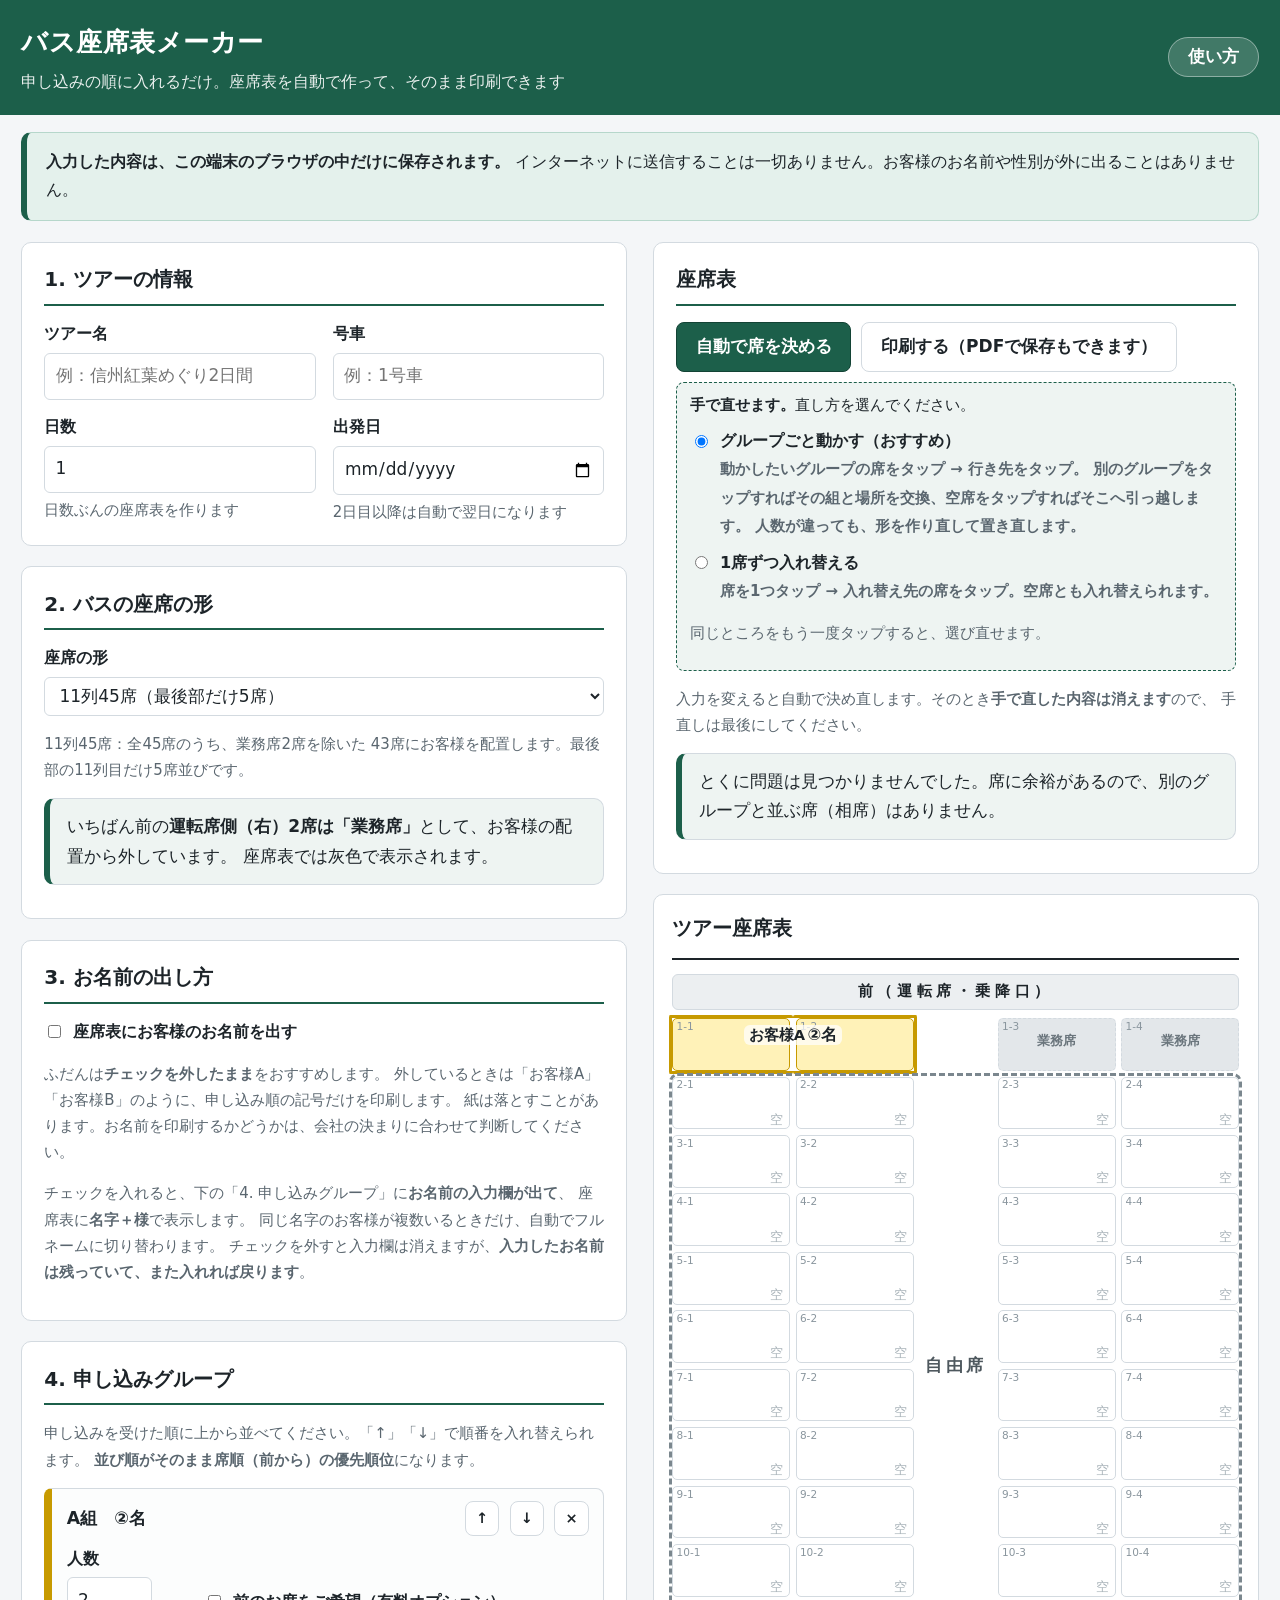
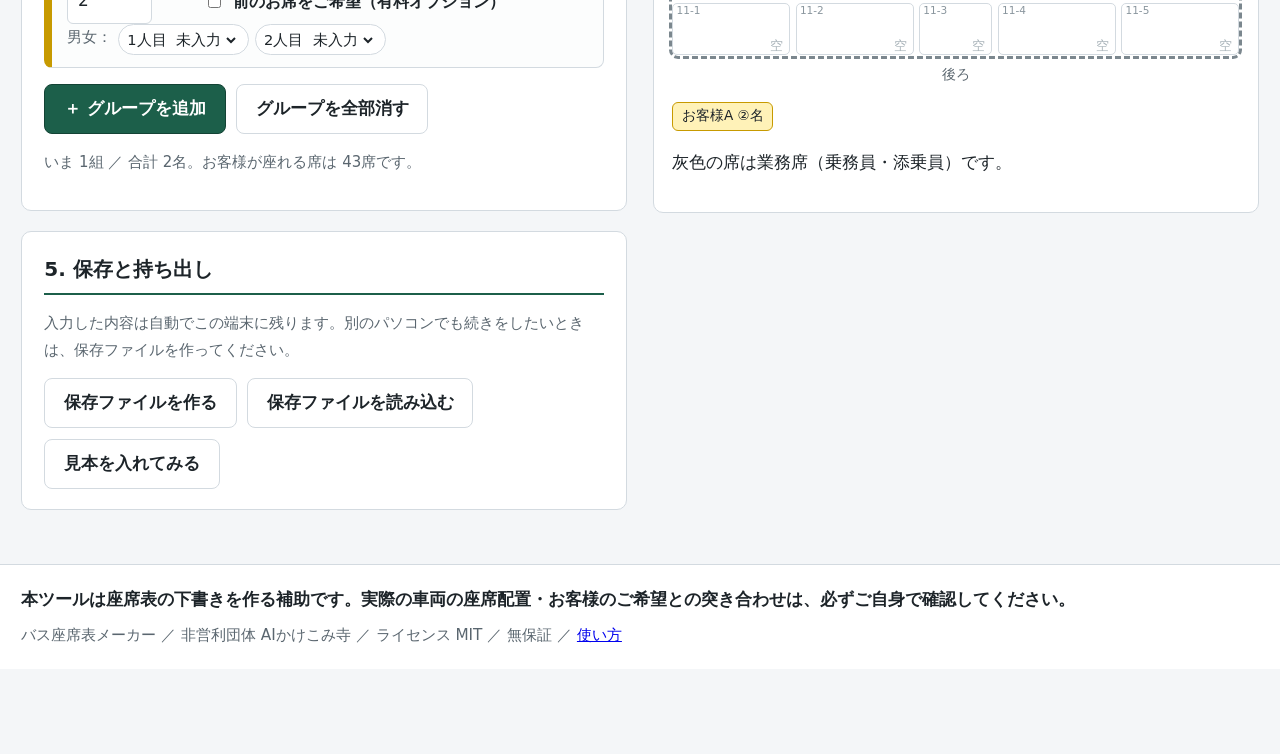
==== commit e73c255e: "匿名IDを英字化・性別マーク常時表示・手動編集の警告と失敗理由の明示 Co-Authored-By: Claude Fable 5 <noreply@anthropic.com> Claude-Ses" ====
--- a/index.html
+++ b/index.html
@@ -85,7 +85,7 @@
       </label>
       <p class="help">
         ふだんは<strong>チェックを外したまま</strong>をおすすめします。
-        外しているときは「お客様①」「お客様②」のように、申し込み順の番号だけを印刷します。
+        外しているときは「お客様A」「お客様B」のように、申し込み順の記号だけを印刷します。
         紙は落とすことがあります。お名前を印刷するかどうかは、会社の決まりに合わせて判断してください。
       </p>
       <p class="help">
@@ -153,6 +153,7 @@
         <p class="help">同じところをもう一度タップすると、選び直せます。</p>
       </div>
       <p id="flash" class="flash" style="display:none"></p>
+      <div id="manual-warnings"></div>
       <p class="help">
         入力を変えると自動で決め直します。そのとき<strong>手で直した内容は消えます</strong>ので、
         手直しは最後にしてください。
--- a/css/style.css
+++ b/css/style.css
@@ -192,7 +192,7 @@
 
 .seat {
   position: relative; border: 1px solid var(--line); border-radius: 5px;
-  background: #fff; min-height: 2.6rem; padding: .8rem .2rem .2rem;
+  background: #fff; min-height: 3.1rem; padding: .8rem .2rem .2rem;
   text-align: center; font-size: .78rem; line-height: 1.2;
   cursor: pointer; overflow: hidden;
 }
@@ -204,7 +204,15 @@
 .seat.is-empty { color: #aab4ba; }
 .seat.is-selected { outline: 3px solid var(--error); z-index: 4; }
 .seat .seat-label { font-weight: 700; display: block; }
-.seat .seat-mark { display: block; font-size: .82rem; font-weight: 700; }
+/* 男女の印は席の右下すみに固定。ブロックのラベル（中央）と重ならないようにする */
+.seat .seat-mark {
+  position: absolute; right: .18rem; bottom: .06rem;
+  font-size: .78rem; font-weight: 700; line-height: 1.1;
+  padding: 0 .16rem; border-radius: 3px;
+  background: rgba(255, 255, 255, .75);
+}
+.seat.is-empty .seat-mark { background: none; color: #aab4ba; font-weight: 400; }
+.seat.is-crew .seat-mark { display: none; }
 
 .seat.g0 { background: var(--c0-bg); border-color: var(--c0-line); }
 .seat.g1 { background: var(--c1-bg); border-color: var(--c1-line); }
@@ -231,18 +239,21 @@
 .blk.c5 { border-color: var(--c5-line); }
 .blk.is-picked { border-color: var(--error); z-index: 5; }
 
+/* ラベルは中央だが、席の右下すみ（男女の印）の帯を避けて少し上に寄せる */
 .blk-label-wrap {
   position: relative; pointer-events: none; z-index: 4;
   display: flex; align-items: center; justify-content: center;
+  padding-bottom: 1.15rem;
 }
 .block-label {
-  background: rgba(255, 255, 255, .88);
-  border-radius: 6px; padding: .05rem .45rem;
-  font-weight: 700; font-size: .9rem; line-height: 1.3;
+  background: rgba(255, 255, 255, .72);
+  border-radius: 6px; padding: 0 .3rem;
+  font-weight: 700; font-size: .86rem; line-height: 1.25;
   text-align: center; max-width: 98%;
-}
-.block-name { display: block; }
-.block-count { display: block; font-size: .95rem; }
+  white-space: nowrap; overflow: hidden; text-overflow: ellipsis;
+}
+.block-name { display: inline; }
+.block-count { display: inline; margin-left: .15rem; font-size: .95rem; }
 
 .blk-free {
   position: relative; pointer-events: none; z-index: 3;
@@ -254,6 +265,15 @@
 .seat.is-picked-seat { box-shadow: inset 0 0 0 2px var(--error); }
 
 .mode-row { margin: 0 0 .3rem; }
+
+/* 手で直したあとの見直し（印刷には出しません） */
+.manual-check {
+  margin-top: .7rem; padding: .7rem .9rem;
+  border: 1px solid #e5cf9a; border-left: 6px solid var(--warn);
+  border-radius: var(--radius); background: var(--warn-bg);
+}
+.manual-check-head { margin: 0; font-weight: 700; font-size: .95rem; }
+.manual-check .msg-list { margin-top: .45rem; }
 .flash {
   margin: .6rem 0 0; padding: .5rem .8rem; border-radius: 8px;
   background: #eef4f2; border: 1px solid var(--accent); font-size: .93rem;
--- a/css/print.css
+++ b/css/print.css
@@ -22,6 +22,8 @@
   .btn-row,
   .swap-hint,
   .flash,
+  #manual-warnings,
+  .manual-check,
   #input-pane { display: none !important; }
 
   .wrap { max-width: none; padding: 0; margin: 0; }
@@ -44,12 +46,17 @@
   .bus { gap: 1.2mm; }
 
   .seat {
-    min-height: 11mm; padding: 3.2mm .5mm .5mm;
+    min-height: 12.5mm; padding: 3.2mm .5mm .5mm;
     font-size: 7.6pt; line-height: 1.15;
     border: .25mm solid #666;
     -webkit-print-color-adjust: exact; print-color-adjust: exact;
   }
-  .seat .seat-mark { font-size: 7.4pt; }
+  /* 男女の印は右下すみ。ラベルと重ならないので、どの席でも読めます */
+  .seat .seat-mark {
+    right: .6mm; bottom: .2mm; font-size: 7.6pt;
+    background: rgba(255, 255, 255, .8) !important; padding: 0 .3mm;
+  }
+  .seat.is-empty .seat-mark { background: none !important; }
   .row-no { font-size: 5.6pt; }
 
   .seat.g0 { background: #fff6cf !important; }
@@ -85,10 +92,12 @@
   .blk.c4.bt, .blk.c4.br, .blk.c4.bb, .blk.c4.bl { border-width: 1.2mm; }
   .blk.c5.bt, .blk.c5.br, .blk.c5.bb, .blk.c5.bl { border-width: 1mm; }
 
+  .blk-label-wrap { padding-bottom: 4.2mm; }
   .block-label {
-    background: #fff !important; font-size: 8.6pt; padding: .2mm 1mm;
+    background: rgba(255, 255, 255, .8) !important;
+    font-size: 8.4pt; padding: 0 .8mm;
   }
-  .block-count { font-size: 9.2pt; }
+  .block-count { font-size: 9pt; }
   .blk-free { border: .7mm dashed #555 !important; margin: -.7mm; }
   .blk-free .block-label { font-size: 10pt; }
   .seat.is-picked-seat { box-shadow: none !important; }
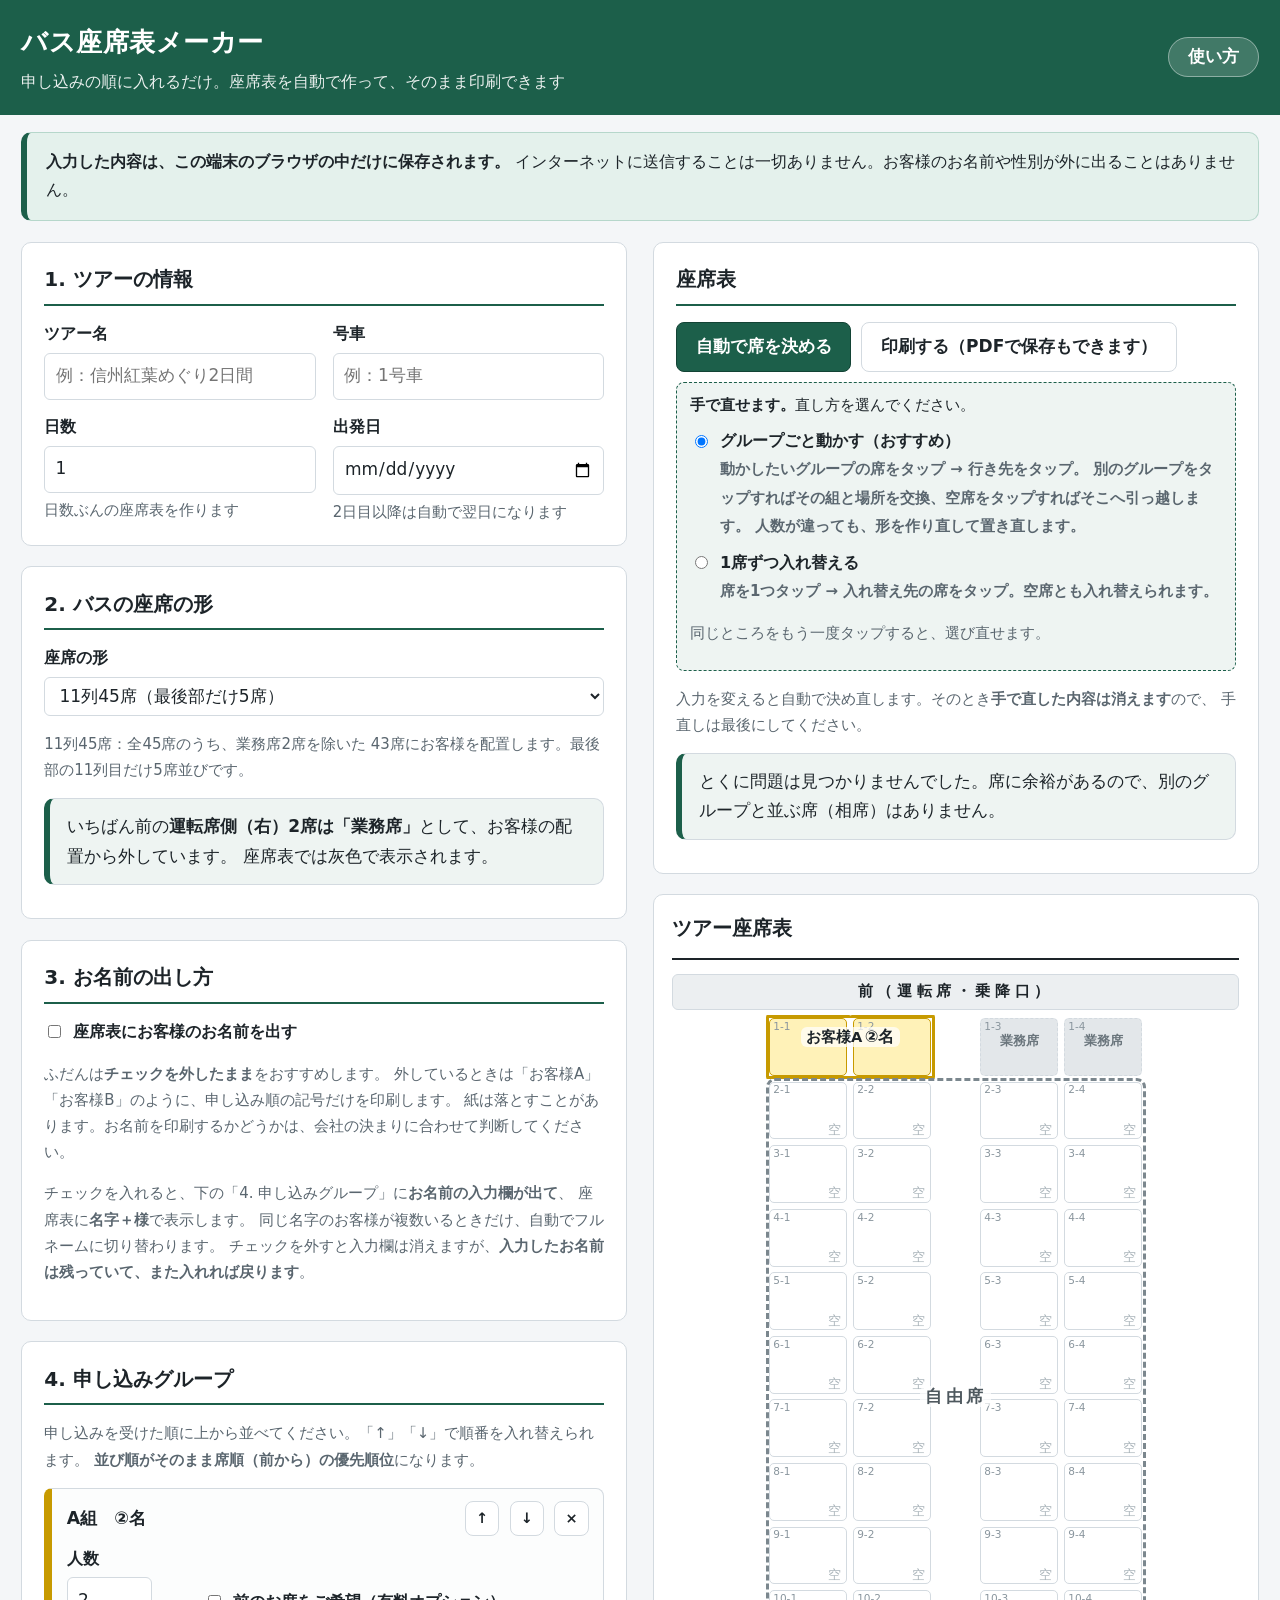
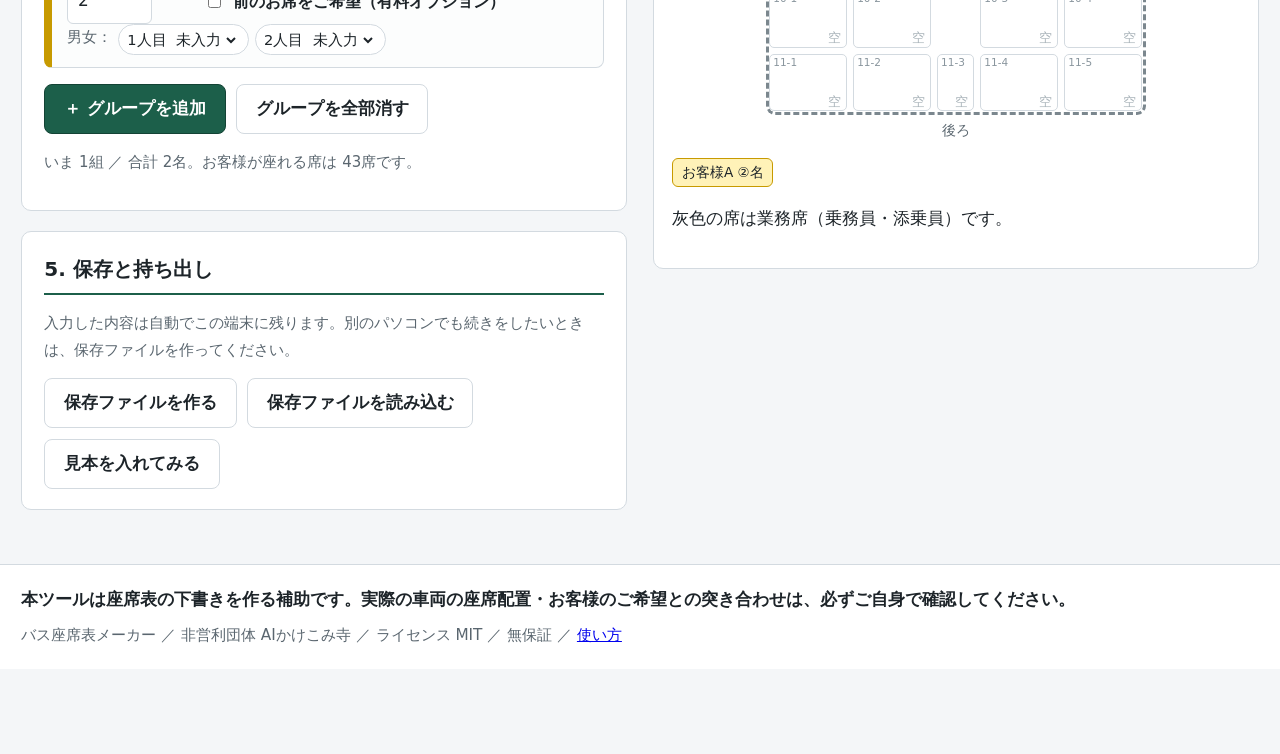
==== commit a9631c37: "セル固定サイズ化・警告を日別表示・自動割り当ての完全リセット保証 Co-Authored-By: Claude Fable 5 <noreply@anthropic.com> Claude-Sessi" ====
--- a/index.html
+++ b/index.html
@@ -153,7 +153,6 @@
         <p class="help">同じところをもう一度タップすると、選び直せます。</p>
       </div>
       <p id="flash" class="flash" style="display:none"></p>
-      <div id="manual-warnings"></div>
       <p class="help">
         入力を変えると自動で決め直します。そのとき<strong>手で直した内容は消えます</strong>ので、
         手直しは最後にしてください。
--- a/css/style.css
+++ b/css/style.css
@@ -17,13 +17,18 @@
   --error-bg: #fdecea;
   --radius: 10px;
 
+  /* 座席マスの大きさ（中身によらず固定） */
+  --seat-w: 4.6rem;
+  --seat-h: 3.4rem;
+  --aisle-w: 2.2rem;
+
   /* グループのマーカー色（手書きの蛍光ペン運用の再現。6色） */
-  --c0-bg: #fff2b8; --c0-line: #c79a00;
-  --c1-bg: #d9ecff; --c1-line: #2f6fb0;
-  --c2-bg: #ffe0e6; --c2-line: #c04a63;
-  --c3-bg: #ddf5dd; --c3-line: #3d8b3d;
-  --c4-bg: #ece0ff; --c4-line: #7a53b8;
-  --c5-bg: #ffe6cc; --c5-line: #c1701a;
+  --c0-bg: #fff2b8; --c0-line: #c79a00; --c0-stripe: #ffdf6e;
+  --c1-bg: #d9ecff; --c1-line: #2f6fb0; --c1-stripe: #a9d2f7;
+  --c2-bg: #ffe0e6; --c2-line: #c04a63; --c2-stripe: #ffbccb;
+  --c3-bg: #ddf5dd; --c3-line: #3d8b3d; --c3-stripe: #b0e6b0;
+  --c4-bg: #ece0ff; --c4-line: #7a53b8; --c4-stripe: #d2bcfa;
+  --c5-bg: #ffe6cc; --c5-line: #c1701a; --c5-stripe: #ffc994;
 }
 
 * { box-sizing: border-box; }
@@ -162,6 +167,7 @@
 .sheet {
   background: #fff; border: 1px solid var(--line); border-radius: var(--radius);
   padding: 1rem 1.1rem; margin-bottom: 1.2rem;
+  overflow-x: auto; /* 画面が狭いときは座席表だけ横スクロール（マスは縮めない） */
 }
 .sheet-head {
   display: flex; justify-content: space-between; align-items: baseline;
@@ -179,12 +185,15 @@
   text-align: center; font-size: .85rem; color: var(--fg-muted); margin-top: .4rem;
 }
 
-/* 5本の縦すじ（左2席・通路・右2席）のマス目。最後部列の中央席は通路のすじを使います */
+/* 5本の縦すじ（左2席・通路・右2席）のマス目。最後部列の中央席は通路のすじを使います。
+   マスの大きさは中身に関係なく固定です（名前が長くても座席表が伸び縮みしません） */
 .bus {
   display: grid;
-  grid-template-columns: 1fr 1fr .62fr 1fr 1fr;
+  grid-template-columns: var(--seat-w) var(--seat-w) var(--aisle-w) var(--seat-w) var(--seat-w);
+  grid-auto-rows: var(--seat-h);
   gap: .34rem;
-  align-items: stretch;
+  justify-content: center;
+  align-content: start;
 }
 .row-no {
   position: absolute; left: .18rem; top: .05rem; font-size: .62rem; color: #8a969e;
@@ -192,7 +201,8 @@
 
 .seat {
   position: relative; border: 1px solid var(--line); border-radius: 5px;
-  background: #fff; min-height: 3.1rem; padding: .8rem .2rem .2rem;
+  background: #fff; padding: .8rem .2rem .2rem;
+  width: 100%; height: 100%; min-width: 0; min-height: 0;
   text-align: center; font-size: .78rem; line-height: 1.2;
   cursor: pointer; overflow: hidden;
 }
@@ -214,12 +224,22 @@
 .seat.is-empty .seat-mark { background: none; color: #aab4ba; font-weight: 400; }
 .seat.is-crew .seat-mark { display: none; }
 
-.seat.g0 { background: var(--c0-bg); border-color: var(--c0-line); }
-.seat.g1 { background: var(--c1-bg); border-color: var(--c1-line); }
-.seat.g2 { background: var(--c2-bg); border-color: var(--c2-line); }
-.seat.g3 { background: var(--c3-bg); border-color: var(--c3-line); }
-.seat.g4 { background: var(--c4-bg); border-color: var(--c4-line); }
-.seat.g5 { background: var(--c5-bg); border-color: var(--c5-line); }
+.seat.g0 { background-color: var(--c0-bg); border-color: var(--c0-line); --stripe: var(--c0-stripe); }
+.seat.g1 { background-color: var(--c1-bg); border-color: var(--c1-line); --stripe: var(--c1-stripe); }
+.seat.g2 { background-color: var(--c2-bg); border-color: var(--c2-line); --stripe: var(--c2-stripe); }
+.seat.g3 { background-color: var(--c3-bg); border-color: var(--c3-line); --stripe: var(--c3-stripe); }
+.seat.g4 { background-color: var(--c4-bg); border-color: var(--c4-line); --stripe: var(--c4-stripe); }
+.seat.g5 { background-color: var(--c5-bg); border-color: var(--c5-line); --stripe: var(--c5-stripe); }
+
+/* 前席オプション（有料）のグループは斜めストライプ。色はそのままなので組の見分けは変わりません */
+.seat.is-front-opt,
+.legend .is-front-opt {
+  background-image: repeating-linear-gradient(
+    45deg,
+    var(--stripe) 0, var(--stripe) 4px,
+    rgba(255, 255, 255, 0) 4px, rgba(255, 255, 255, 0) 9px
+  );
+}
 
 /* グループを囲む枠。形の外周を「辺の線」でなぞるので、四角でもL字でも囲めます */
 .blk {
@@ -244,6 +264,7 @@
   position: relative; pointer-events: none; z-index: 4;
   display: flex; align-items: center; justify-content: center;
   padding-bottom: 1.15rem;
+  min-width: 0; overflow: hidden; /* 長い名前でもマスを押し広げない */
 }
 .block-label {
   background: rgba(255, 255, 255, .72);
@@ -266,9 +287,9 @@
 
 .mode-row { margin: 0 0 .3rem; }
 
-/* 手で直したあとの見直し（印刷には出しません） */
+/* 手で直したあとの見直し（その日の座席表のすぐ下に出します。印刷には出しません） */
 .manual-check {
-  margin-top: .7rem; padding: .7rem .9rem;
+  margin: -.6rem 0 1.2rem; padding: .7rem .9rem;
   border: 1px solid #e5cf9a; border-left: 6px solid var(--warn);
   border-radius: var(--radius); background: var(--warn-bg);
 }
@@ -283,12 +304,13 @@
 .legend span {
   border: 1px solid var(--line); border-radius: 6px; padding: .1rem .5rem;
 }
-.legend .lg0 { background: var(--c0-bg); border-color: var(--c0-line); }
-.legend .lg1 { background: var(--c1-bg); border-color: var(--c1-line); }
-.legend .lg2 { background: var(--c2-bg); border-color: var(--c2-line); }
-.legend .lg3 { background: var(--c3-bg); border-color: var(--c3-line); }
-.legend .lg4 { background: var(--c4-bg); border-color: var(--c4-line); }
-.legend .lg5 { background: var(--c5-bg); border-color: var(--c5-line); }
+.legend .lg0 { background-color: var(--c0-bg); border-color: var(--c0-line); --stripe: var(--c0-stripe); }
+.legend .lg1 { background-color: var(--c1-bg); border-color: var(--c1-line); --stripe: var(--c1-stripe); }
+.legend .lg2 { background-color: var(--c2-bg); border-color: var(--c2-line); --stripe: var(--c2-stripe); }
+.legend .lg3 { background-color: var(--c3-bg); border-color: var(--c3-line); --stripe: var(--c3-stripe); }
+.legend .lg4 { background-color: var(--c4-bg); border-color: var(--c4-line); --stripe: var(--c4-stripe); }
+.legend .lg5 { background-color: var(--c5-bg); border-color: var(--c5-line); --stripe: var(--c5-stripe); }
+.legend .lg-plain { background-color: #fff; --stripe: #c9d2d8; font-weight: 700; }
 
 .swap-hint {
   font-size: .9rem; background: #eef4f2; border: 1px dashed var(--accent);
--- a/css/print.css
+++ b/css/print.css
@@ -22,7 +22,6 @@
   .btn-row,
   .swap-hint,
   .flash,
-  #manual-warnings,
   .manual-check,
   #input-pane { display: none !important; }
 
@@ -32,6 +31,7 @@
   #sheets { display: block; }
 
   .sheet {
+    overflow: visible;
     border: none; border-radius: 0; padding: 0; margin: 0;
     page-break-after: always; break-after: page;
   }
@@ -43,10 +43,15 @@
 
   .front-mark { background: #ddd !important; margin: 4mm 0 2mm; }
 
-  .bus { gap: 1.2mm; }
+  .bus {
+    gap: 1.2mm;
+    grid-template-columns: 30mm 30mm 14mm 30mm 30mm;
+    grid-auto-rows: 13mm;
+    justify-content: center;
+  }
 
   .seat {
-    min-height: 12.5mm; padding: 3.2mm .5mm .5mm;
+    min-height: 0; height: 100%; padding: 3.2mm .5mm .5mm;
     font-size: 7.6pt; line-height: 1.15;
     border: .25mm solid #666;
     -webkit-print-color-adjust: exact; print-color-adjust: exact;
@@ -59,12 +64,23 @@
   .seat.is-empty .seat-mark { background: none !important; }
   .row-no { font-size: 5.6pt; }
 
-  .seat.g0 { background: #fff6cf !important; }
-  .seat.g1 { background: #e2effc !important; }
-  .seat.g2 { background: #fde8ed !important; }
-  .seat.g3 { background: #e6f6e6 !important; }
-  .seat.g4 { background: #f0e8ff !important; }
-  .seat.g5 { background: #ffeedd !important; }
+  .seat.g0 { background-color: #fff6cf !important; --stripe: #ffdf6e; }
+  .seat.g1 { background-color: #e2effc !important; --stripe: #a9d2f7; }
+  .seat.g2 { background-color: #fde8ed !important; --stripe: #ffbccb; }
+  .seat.g3 { background-color: #e6f6e6 !important; --stripe: #b0e6b0; }
+  .seat.g4 { background-color: #f0e8ff !important; --stripe: #d2bcfa; }
+  .seat.g5 { background-color: #ffeedd !important; --stripe: #ffc994; }
+
+  /* 前席オプションの斜めストライプ。白黒印刷でも濃淡の縞で見分けられます */
+  .seat.is-front-opt,
+  .legend .is-front-opt {
+    background-image: repeating-linear-gradient(
+      45deg,
+      var(--stripe) 0, var(--stripe) .9mm,
+      rgba(255, 255, 255, 0) .9mm, rgba(255, 255, 255, 0) 2mm
+    ) !important;
+    -webkit-print-color-adjust: exact; print-color-adjust: exact;
+  }
 
   .seat.is-crew {
     background: #d8d8d8 !important; border-style: dashed !important; color: #333;
@@ -103,6 +119,7 @@
   .seat.is-picked-seat { box-shadow: none !important; }
 
   .legend { font-size: 7.5pt; margin-top: 2mm; }
+  .legend .lg-plain { background-color: #fff !important; --stripe: #b9c2c8; }
   .legend span { -webkit-print-color-adjust: exact; print-color-adjust: exact; }
 
   .print-note { display: block !important; font-size: 8pt; margin-top: 3mm; color: #333; }
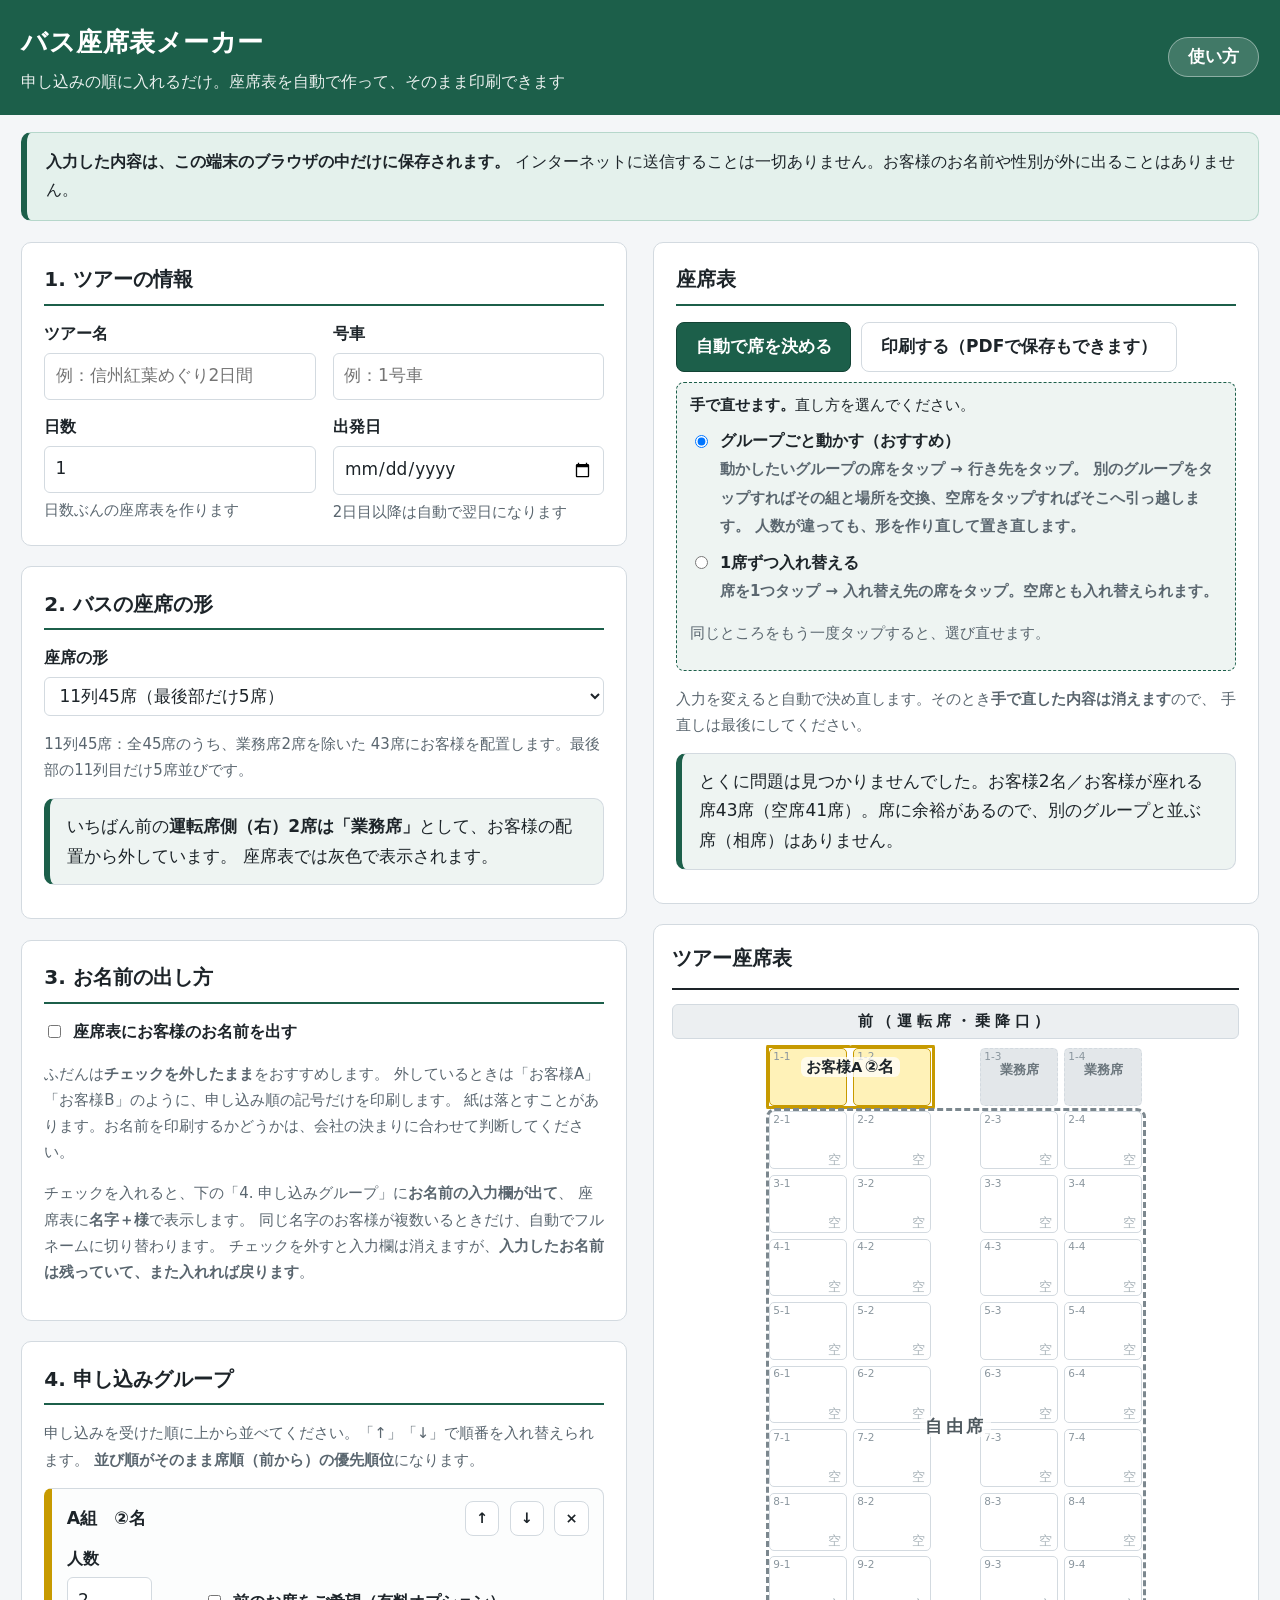
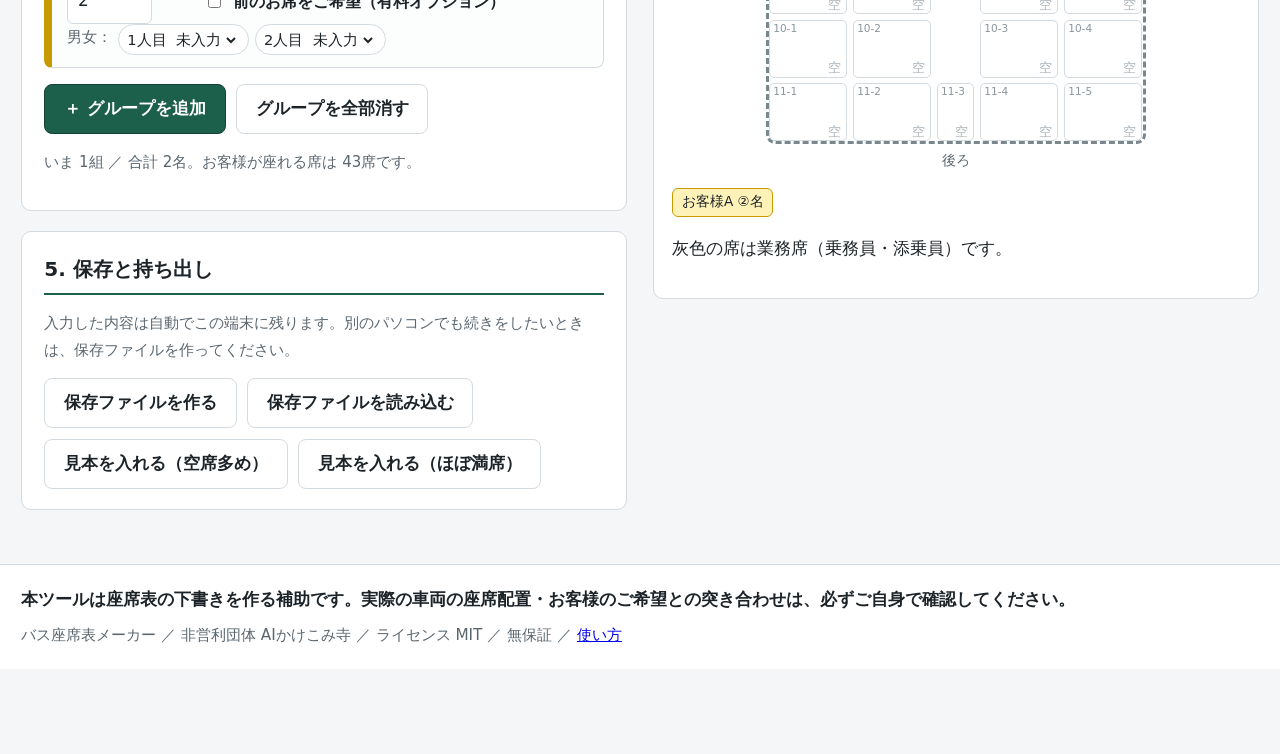
==== commit 7c450527: "ほぼ満席見本の追加・分割誤警告の修正・既存警告と手動警告の区別・OK表示 Co-Authored-By: Claude Fable 5 <noreply@anthropic.com> Claude-S" ====
--- a/index.html
+++ b/index.html
@@ -119,7 +119,8 @@
         <button type="button" class="btn" id="save-file">保存ファイルを作る</button>
         <button type="button" class="btn" id="load-file-btn">保存ファイルを読み込む</button>
         <input type="file" id="load-file" accept=".json,application/json" style="display:none">
-        <button type="button" class="btn" id="load-sample">見本を入れてみる</button>
+        <button type="button" class="btn" id="load-sample">見本を入れる（空席多め）</button>
+        <button type="button" class="btn" id="load-sample-full">見本を入れる（ほぼ満席）</button>
       </div>
     </section>
 
--- a/css/style.css
+++ b/css/style.css
@@ -15,6 +15,7 @@
   --warn-bg: #fff5e0;
   --error: #b3261e;
   --error-bg: #fdecea;
+  --pass-line: #1e6b3a;
   --radius: 10px;
 
   /* 座席マスの大きさ（中身によらず固定） */
@@ -295,6 +296,15 @@
 }
 .manual-check-head { margin: 0; font-weight: 700; font-size: .95rem; }
 .manual-check .msg-list { margin-top: .45rem; }
+
+/* 問題がなかったときは緑の枠 */
+.manual-check.is-ok {
+  border-color: #b9ddc7; border-left-color: var(--pass-line); background: #eef7f1;
+}
+.manual-check.is-ok .manual-check-head { color: var(--pass-line); }
+.manual-check .msg-list li.is-preexisting {
+  background: #f1f4f6; border-color: var(--line); color: var(--fg-muted);
+}
 .flash {
   margin: .6rem 0 0; padding: .5rem .8rem; border-radius: 8px;
   background: #eef4f2; border: 1px solid var(--accent); font-size: .93rem;
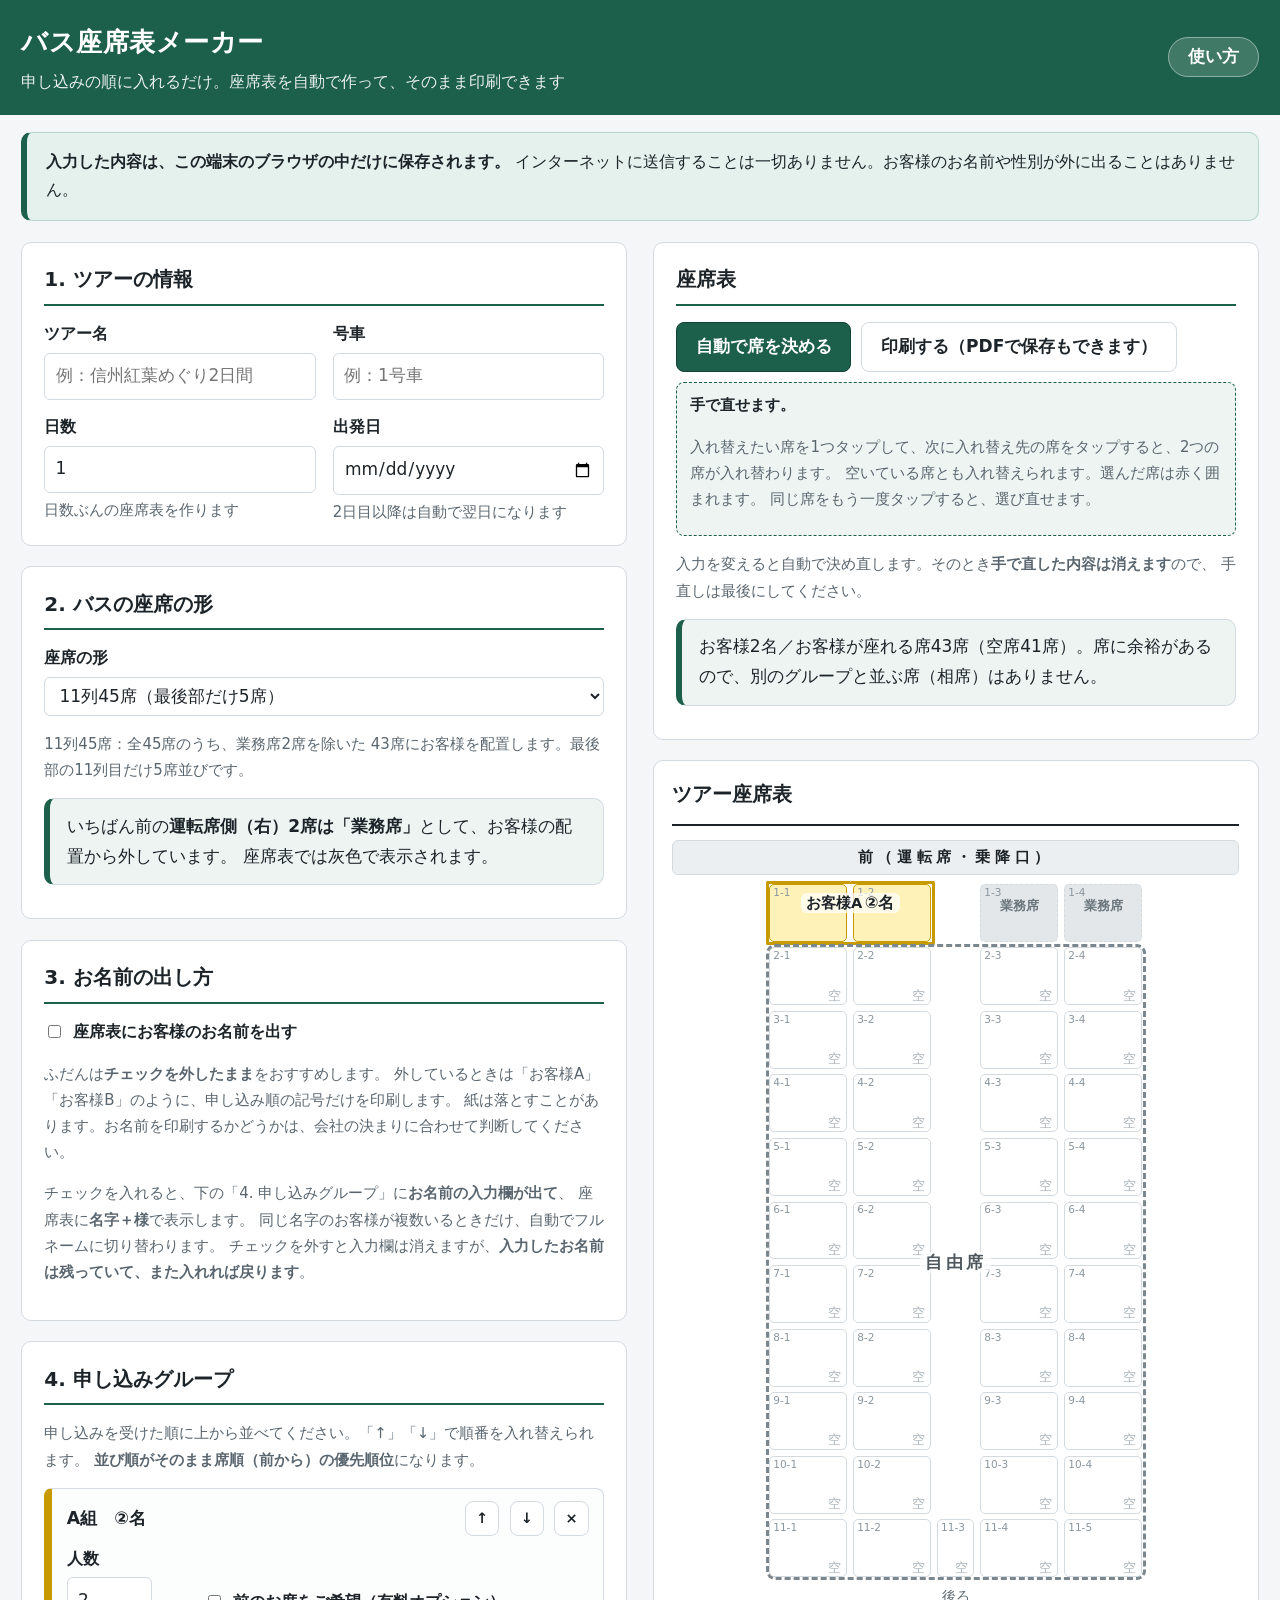
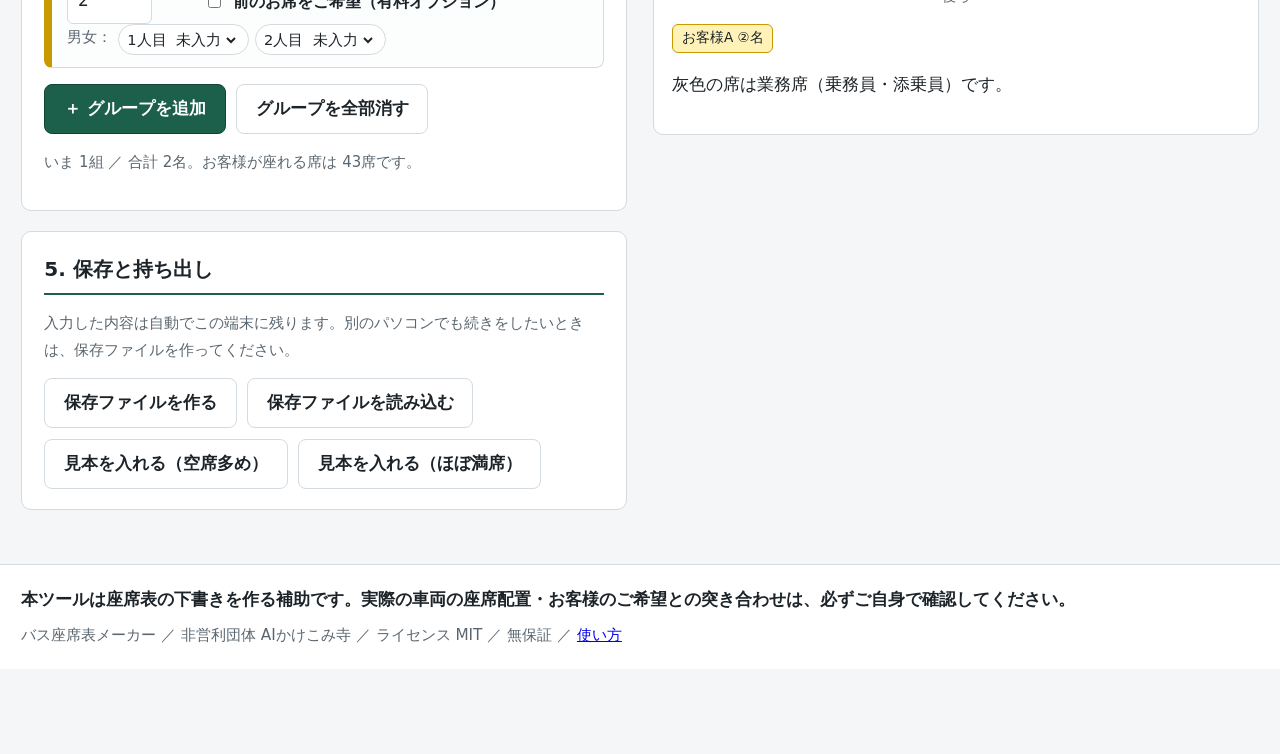
==== commit f5fc4a36: "グループ単位移動を廃止し1席入れ替えに統一・男女相席の座席表ハイライト追加 Co-Authored-By: Claude Fable 5 <noreply@anthropic.com> Claude-" ====
--- a/index.html
+++ b/index.html
@@ -136,22 +136,12 @@
         <button type="button" class="btn" id="print">印刷する（PDFで保存もできます）</button>
       </div>
       <div class="swap-hint">
-        <p class="mode-row">
-          <strong>手で直せます。</strong>直し方を選んでください。
+        <p class="mode-row"><strong>手で直せます。</strong></p>
+        <p class="help">
+          入れ替えたい席を1つタップして、次に入れ替え先の席をタップすると、2つの席が入れ替わります。
+          空いている席とも入れ替えられます。選んだ席は赤く囲まれます。
+          同じ席をもう一度タップすると、選び直せます。
         </p>
-        <label class="toggle-line">
-          <input type="radio" name="edit-mode" value="group" id="mode-group">
-          <span><strong>グループごと動かす</strong>（おすすめ）<br>
-            <span class="help">動かしたいグループの席をタップ → 行き先をタップ。
-              別のグループをタップすればその組と場所を交換、空席をタップすればそこへ引っ越します。
-              人数が違っても、形を作り直して置き直します。</span></span>
-        </label>
-        <label class="toggle-line">
-          <input type="radio" name="edit-mode" value="seat" id="mode-seat">
-          <span><strong>1席ずつ入れ替える</strong><br>
-            <span class="help">席を1つタップ → 入れ替え先の席をタップ。空席とも入れ替えられます。</span></span>
-        </label>
-        <p class="help">同じところをもう一度タップすると、選び直せます。</p>
       </div>
       <p id="flash" class="flash" style="display:none"></p>
       <p class="help">
--- a/css/style.css
+++ b/css/style.css
@@ -30,6 +30,10 @@
   --c3-bg: #ddf5dd; --c3-line: #3d8b3d; --c3-stripe: #b0e6b0;
   --c4-bg: #ece0ff; --c4-line: #7a53b8; --c4-stripe: #d2bcfa;
   --c5-bg: #ffe6cc; --c5-line: #c1701a; --c5-stripe: #ffc994;
+  --c6-bg: #d5f2ee; --c6-line: #1a7f72; --c6-stripe: #a3e3d9;
+  --c7-bg: #ecdfd2; --c7-line: #8a5a3b; --c7-stripe: #d8bfa5;
+  --c8-bg: #e8efc4; --c8-line: #6b7a1f; --c8-stripe: #d2e08c;
+  --c9-bg: #f7dcf2; --c9-line: #a13a92; --c9-stripe: #eebbe3;
 }
 
 * { box-sizing: border-box; }
@@ -149,6 +153,10 @@
 .color-3 { border-left-color: var(--c3-line); }
 .color-4 { border-left-color: var(--c4-line); }
 .color-5 { border-left-color: var(--c5-line); }
+.color-6 { border-left-color: var(--c6-line); }
+.color-7 { border-left-color: var(--c7-line); }
+.color-8 { border-left-color: var(--c8-line); }
+.color-9 { border-left-color: var(--c9-line); }
 
 /* ---------- 注意メッセージ ---------- */
 .callout {
@@ -231,6 +239,10 @@
 .seat.g3 { background-color: var(--c3-bg); border-color: var(--c3-line); --stripe: var(--c3-stripe); }
 .seat.g4 { background-color: var(--c4-bg); border-color: var(--c4-line); --stripe: var(--c4-stripe); }
 .seat.g5 { background-color: var(--c5-bg); border-color: var(--c5-line); --stripe: var(--c5-stripe); }
+.seat.g6 { background-color: var(--c6-bg); border-color: var(--c6-line); --stripe: var(--c6-stripe); }
+.seat.g7 { background-color: var(--c7-bg); border-color: var(--c7-line); --stripe: var(--c7-stripe); }
+.seat.g8 { background-color: var(--c8-bg); border-color: var(--c8-line); --stripe: var(--c8-stripe); }
+.seat.g9 { background-color: var(--c9-bg); border-color: var(--c9-line); --stripe: var(--c9-stripe); }
 
 /* 前席オプション（有料）のグループは斜めストライプ。色はそのままなので組の見分けは変わりません */
 .seat.is-front-opt,
@@ -258,7 +270,23 @@
 .blk.c3 { border-color: var(--c3-line); }
 .blk.c4 { border-color: var(--c4-line); }
 .blk.c5 { border-color: var(--c5-line); }
-.blk.is-picked { border-color: var(--error); z-index: 5; }
+.blk.c6 { border-color: var(--c6-line); }
+.blk.c7 { border-color: var(--c7-line); }
+.blk.c8 { border-color: var(--c8-line); }
+.blk.c9 { border-color: var(--c9-line); }
+
+/* 席が2か所以上に分かれてしまったグループ（いちばん重い問題）は赤い太枠で強調 */
+.blk.is-split { border-color: var(--error) !important; z-index: 6; }
+.blk.is-split.bt { border-top-width: 5px; }
+.blk.is-split.br { border-right-width: 5px; }
+.blk.is-split.bb { border-bottom-width: 5px; }
+.blk.is-split.bl { border-left-width: 5px; }
+.blk-label-wrap.is-split { z-index: 7; }
+.block-label.is-split {
+  background: var(--error-bg); color: var(--error);
+  box-shadow: 0 0 0 2px var(--error); white-space: normal;
+}
+.block-split-mark { display: block; font-size: .68rem; line-height: 1.2; font-weight: 700; }
 
 /* ラベルは中央だが、席の右下すみ（男女の印）の帯を避けて少し上に寄せる */
 .blk-label-wrap {
@@ -277,6 +305,15 @@
 .block-name { display: inline; }
 .block-count { display: inline; margin-left: .15rem; font-size: .95rem; }
 
+/* 1席ぶんしか幅がないブロック（おひとり様など）は、小さめ・2行にして必ず読めるようにする */
+.blk-label-wrap.is-narrow { padding-bottom: 1rem; }
+.block-label.is-narrow {
+  font-size: .66rem; line-height: 1.12; padding: 0 .1rem;
+  white-space: normal; word-break: break-all; max-width: 100%;
+}
+.block-label.is-narrow .block-name { display: block; }
+.block-label.is-narrow .block-count { display: block; margin-left: 0; font-size: .74rem; }
+
 .blk-free {
   position: relative; pointer-events: none; z-index: 3;
   margin: -.19rem; border: 3px dashed #7b878e; border-radius: 9px; color: #4e585e;
@@ -284,7 +321,18 @@
 }
 .blk-free .block-label { font-size: 1rem; letter-spacing: .2em; }
 
-.seat.is-picked-seat { box-shadow: inset 0 0 0 2px var(--error); }
+/* 別グループの男女がとなり合っている席（分割の赤とは別に、オレンジで知らせる） */
+.seat.is-mixed {
+  box-shadow: inset 0 0 0 3px var(--warn);
+  border-color: var(--warn);
+  border-style: dashed;
+}
+.seat .seat-warn {
+  position: absolute; left: .1rem; bottom: .06rem;
+  font-size: .6rem; font-weight: 700; line-height: 1.1;
+  padding: 0 .16rem; border-radius: 3px;
+  background: var(--warn); color: #fff;
+}
 
 .mode-row { margin: 0 0 .3rem; }
 
@@ -320,6 +368,10 @@
 .legend .lg3 { background-color: var(--c3-bg); border-color: var(--c3-line); --stripe: var(--c3-stripe); }
 .legend .lg4 { background-color: var(--c4-bg); border-color: var(--c4-line); --stripe: var(--c4-stripe); }
 .legend .lg5 { background-color: var(--c5-bg); border-color: var(--c5-line); --stripe: var(--c5-stripe); }
+.legend .lg6 { background-color: var(--c6-bg); border-color: var(--c6-line); --stripe: var(--c6-stripe); }
+.legend .lg7 { background-color: var(--c7-bg); border-color: var(--c7-line); --stripe: var(--c7-stripe); }
+.legend .lg8 { background-color: var(--c8-bg); border-color: var(--c8-line); --stripe: var(--c8-stripe); }
+.legend .lg9 { background-color: var(--c9-bg); border-color: var(--c9-line); --stripe: var(--c9-stripe); }
 .legend .lg-plain { background-color: #fff; --stripe: #c9d2d8; font-weight: 700; }
 
 .swap-hint {
--- a/css/print.css
+++ b/css/print.css
@@ -70,6 +70,10 @@
   .seat.g3 { background-color: #e6f6e6 !important; --stripe: #b0e6b0; }
   .seat.g4 { background-color: #f0e8ff !important; --stripe: #d2bcfa; }
   .seat.g5 { background-color: #ffeedd !important; --stripe: #ffc994; }
+  .seat.g6 { background-color: #ddf5f1 !important; --stripe: #a3e3d9; }
+  .seat.g7 { background-color: #f1e7dc !important; --stripe: #d8bfa5; }
+  .seat.g8 { background-color: #eef3d4 !important; --stripe: #d2e08c; }
+  .seat.g9 { background-color: #fbe6f6 !important; --stripe: #eebbe3; }
 
   /* 前席オプションの斜めストライプ。白黒印刷でも濃淡の縞で見分けられます */
   .seat.is-front-opt,
@@ -95,7 +99,18 @@
   .blk.br { border-right-width: .7mm; }
   .blk.bb { border-bottom-width: .7mm; }
   .blk.bl { border-left-width: .7mm; }
-  .blk.is-picked { border-color: inherit; }
+
+  /* 分かれてしまったグループは、印刷でも赤い太枠で目立たせる */
+  .blk.is-split { border-color: #c00000 !important; border-style: solid !important; }
+  .blk.is-split.bt { border-top-width: 1.4mm !important; }
+  .blk.is-split.br { border-right-width: 1.4mm !important; }
+  .blk.is-split.bb { border-bottom-width: 1.4mm !important; }
+  .blk.is-split.bl { border-left-width: 1.4mm !important; }
+  .block-label.is-split {
+    background: #ffe8e6 !important; color: #a00000 !important;
+    box-shadow: 0 0 0 .3mm #c00000; white-space: normal;
+  }
+  .block-split-mark { font-size: 6.6pt; }
 
   .blk.c0 { border-color: #8a6d00 !important; border-style: solid; }
   .blk.c1 { border-color: #23527c !important; border-style: dashed; }
@@ -103,10 +118,18 @@
   .blk.c3 { border-color: #2c6b2c !important; border-style: dotted; }
   .blk.c4 { border-color: #5b3e93 !important; border-style: double; }
   .blk.c5 { border-color: #94540f !important; border-style: dashed; }
+  .blk.c6 { border-color: #12645a !important; border-style: solid; }
+  .blk.c7 { border-color: #6d452c !important; border-style: dotted; }
+  .blk.c8 { border-color: #566218 !important; border-style: dashed; }
+  .blk.c9 { border-color: #832e76 !important; border-style: double; }
   .blk.c2.bt, .blk.c2.br, .blk.c2.bb, .blk.c2.bl { border-width: 1mm; }
   .blk.c3.bt, .blk.c3.br, .blk.c3.bb, .blk.c3.bl { border-width: 1mm; }
   .blk.c4.bt, .blk.c4.br, .blk.c4.bb, .blk.c4.bl { border-width: 1.2mm; }
   .blk.c5.bt, .blk.c5.br, .blk.c5.bb, .blk.c5.bl { border-width: 1mm; }
+  .blk.c6.bt, .blk.c6.br, .blk.c6.bb, .blk.c6.bl { border-width: 1.2mm; }
+  .blk.c7.bt, .blk.c7.br, .blk.c7.bb, .blk.c7.bl { border-width: 1.2mm; }
+  .blk.c8.bt, .blk.c8.br, .blk.c8.bb, .blk.c8.bl { border-width: .5mm; }
+  .blk.c9.bt, .blk.c9.br, .blk.c9.bb, .blk.c9.bl { border-width: 1.4mm; }
 
   .blk-label-wrap { padding-bottom: 4.2mm; }
   .block-label {
@@ -114,9 +137,22 @@
     font-size: 8.4pt; padding: 0 .8mm;
   }
   .block-count { font-size: 9pt; }
+  .blk-label-wrap.is-narrow { padding-bottom: 3.4mm; }
+  .block-label.is-narrow { font-size: 6.6pt; line-height: 1.1; }
+  .block-label.is-narrow .block-count { font-size: 7.4pt; }
   .blk-free { border: .7mm dashed #555 !important; margin: -.7mm; }
   .blk-free .block-label { font-size: 10pt; }
-  .seat.is-picked-seat { box-shadow: none !important; }
+
+  /* 男女がとなり合っている席。分割（赤の実線）とは線の種類で区別できます */
+  .seat.is-mixed {
+    border: .8mm dashed #b35a00 !important;
+    box-shadow: none !important;
+  }
+  .seat .seat-warn {
+    left: .5mm; bottom: .2mm; font-size: 6pt; padding: 0 .3mm;
+    background: #b35a00 !important; color: #fff !important;
+    -webkit-print-color-adjust: exact; print-color-adjust: exact;
+  }
 
   .legend { font-size: 7.5pt; margin-top: 2mm; }
   .legend .lg-plain { background-color: #fff !important; --stripe: #b9c2c8; }
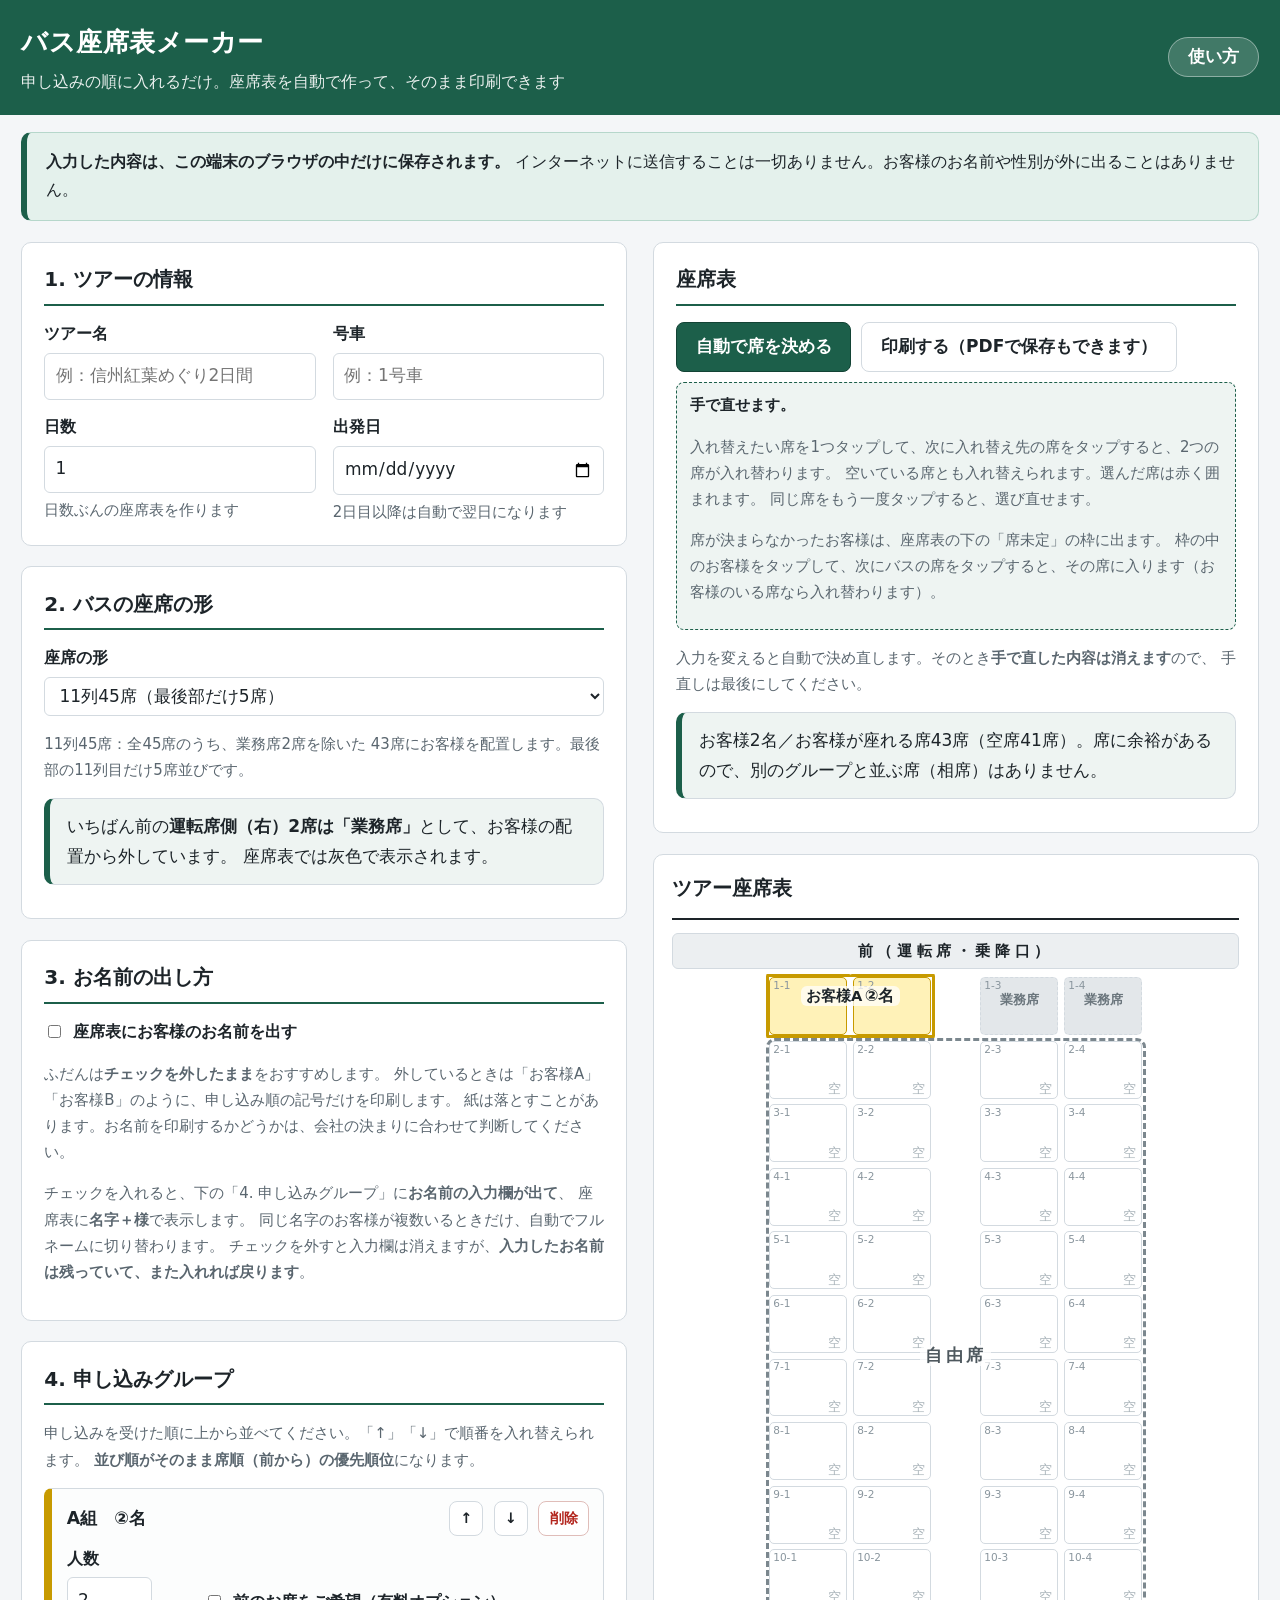
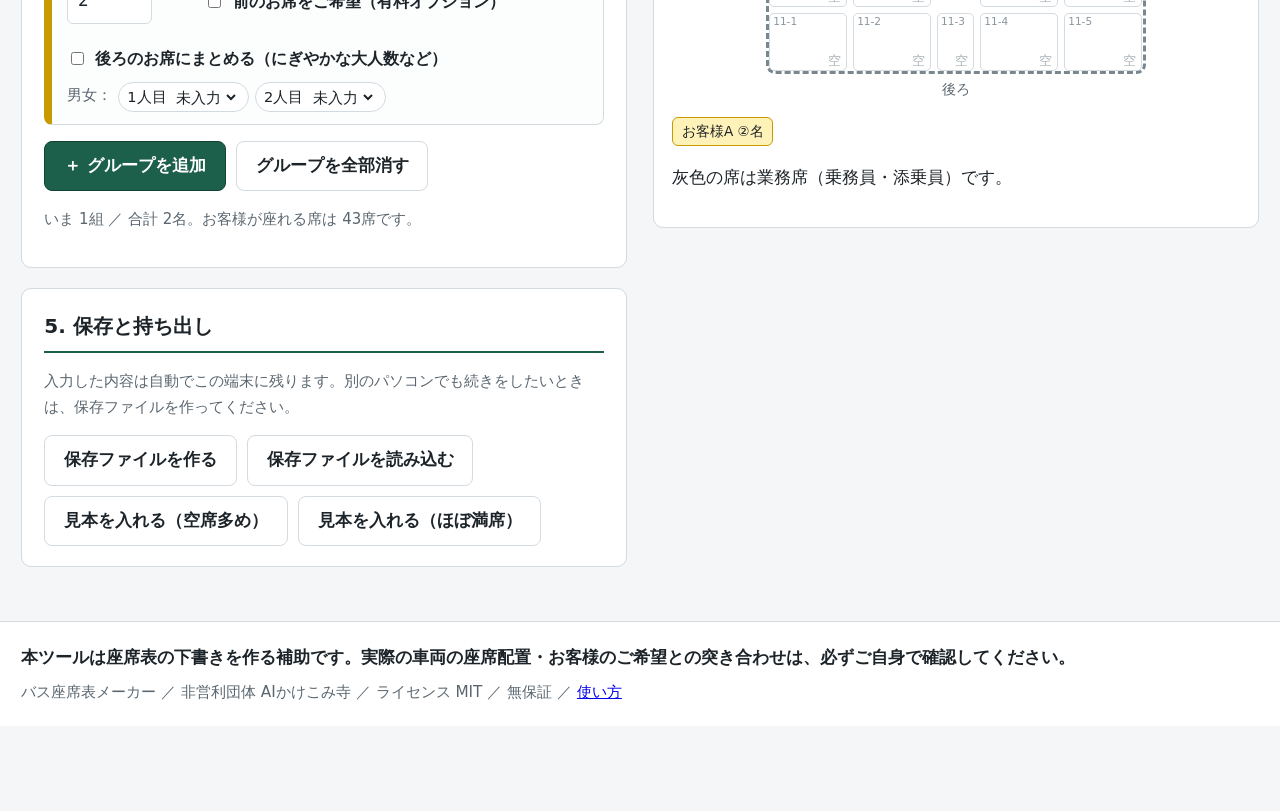
==== commit 0b1b5f93: "#2・#4: 縦並びを作らず、置けない組は席未定に。置く順番を 偶数→奇数→1人参加 の3段に #2（縦並び） - 使えるかたちを設計書2章の一覧だけにする（TETRIS_ALLOWED）。縦並びの分" ====
--- a/index.html
+++ b/index.html
@@ -142,6 +142,10 @@
           空いている席とも入れ替えられます。選んだ席は赤く囲まれます。
           同じ席をもう一度タップすると、選び直せます。
         </p>
+        <p class="help">
+          席が決まらなかったお客様は、座席表の下の「席未定」の枠に出ます。
+          枠の中のお客様をタップして、次にバスの席をタップすると、その席に入ります（お客様のいる席なら入れ替わります）。
+        </p>
       </div>
       <p id="flash" class="flash" style="display:none"></p>
       <p class="help">
--- a/css/style.css
+++ b/css/style.css
@@ -106,6 +106,34 @@
 .field .help { font-weight: 400; }
 
 .help { font-size: .88rem; color: var(--fg-muted); }
+/* 同じ名字のお客様がいるときの案内。下のお名前の欄のすぐ上に出す */
+.help.is-warn {
+  color: var(--warn); background: var(--warn-bg);
+  border: 1px solid var(--warn); border-radius: 8px;
+  padding: .5rem .7rem; margin: 0;
+}
+.help.is-warn p { margin: 0; }
+/* 同じ名字の相手の組へ飛ぶボタン */
+.same-surname-links {
+  display: flex; flex-wrap: wrap; align-items: center;
+  gap: .4rem; margin-top: .5rem !important;
+}
+/* マニュアルの「理想のかたち」の小さな座席図。
+   文字（■）で描くとフォント差で崩れるため、四角そのものを並べる */
+.mini-bus { display: inline-flex; flex-direction: column; gap: 3px; vertical-align: middle; }
+.mini-row { display: flex; gap: 3px; }
+.mini-seat {
+  width: 15px; height: 15px; border-radius: 3px;
+  border: 1px solid var(--line); background: var(--card);
+}
+.mini-seat.is-on { border-color: var(--accent); background: var(--accent); }
+.mini-aisle { width: 9px; }
+
+/* 飛んだ先を、少しのあいだ光らせて分かるようにする */
+.group-item.is-highlight {
+  outline: 3px solid var(--warn); outline-offset: 2px;
+  transition: outline-color .4s;
+}
 
 .btn {
   font: inherit; font-weight: 700; cursor: pointer;
@@ -117,6 +145,9 @@
 .btn-primary:hover { background: var(--accent-dark); }
 .btn-mini { padding: .25rem .6rem; font-size: .85rem; }
 .btn-row { display: flex; flex-wrap: wrap; gap: .6rem; margin-top: .9rem; }
+/* 削除は、押し間違えないよう控えめな見た目に（文字で「削除」と明示） */
+.btn-delete { color: var(--error); border-color: #e0bdb9; background: #fff; }
+.btn-delete:hover { background: var(--error-bg); }
 .inline-btn { display: inline-block; text-decoration: none; }
 
 .toggle-line {
@@ -233,6 +264,21 @@
 .seat.is-empty .seat-mark { background: none; color: #aab4ba; font-weight: 400; }
 .seat.is-crew .seat-mark { display: none; }
 
+/* バスの外の「席未定」の枠。席と同じ大きさのマスを並べます */
+.unplaced {
+  margin: .6rem auto 0; padding: .5rem .6rem .7rem;
+  border: 2px dashed var(--error); border-radius: 8px; background: #fff7f7;
+}
+.unplaced-title { margin: 0 0 .4rem; font-size: .85rem; font-weight: 700; color: var(--error); }
+.unplaced-list {
+  display: grid;
+  grid-template-columns: repeat(auto-fill, var(--seat-w));
+  grid-auto-rows: var(--seat-h);
+  gap: .34rem;
+}
+.unplaced-seat { padding-top: .45rem; }
+.unplaced-seat .seat-label { font-weight: 700; font-size: .72rem; }
+
 .seat.g0 { background-color: var(--c0-bg); border-color: var(--c0-line); --stripe: var(--c0-stripe); }
 .seat.g1 { background-color: var(--c1-bg); border-color: var(--c1-line); --stripe: var(--c1-stripe); }
 .seat.g2 { background-color: var(--c2-bg); border-color: var(--c2-line); --stripe: var(--c2-stripe); }
@@ -305,14 +351,21 @@
 .block-name { display: inline; }
 .block-count { display: inline; margin-left: .15rem; font-size: .95rem; }
 
-/* 1席ぶんしか幅がないブロック（おひとり様など）は、小さめ・2行にして必ず読めるようにする */
+/* 1席ぶんしか幅がないブロック（おひとり様など）は、文字が欠けないように整える。
+   ① 縮小 → ② 1名なら人数表記を省く → ③ 折り返し → ④ それでも入らなければ末尾を省略 */
 .blk-label-wrap.is-narrow { padding-bottom: 1rem; }
 .block-label.is-narrow {
   font-size: .66rem; line-height: 1.12; padding: 0 .1rem;
   white-space: normal; word-break: break-all; max-width: 100%;
-}
-.block-label.is-narrow .block-name { display: block; }
-.block-label.is-narrow .block-count { display: block; margin-left: 0; font-size: .74rem; }
+  overflow: visible; text-overflow: clip;
+}
+.block-label.is-narrow.is-long { font-size: .58rem; } /* 長い名字・フルネーム用 */
+.block-label.is-narrow .block-name {
+  display: -webkit-box; -webkit-box-orient: vertical; -webkit-line-clamp: 3;
+  overflow: hidden; word-break: break-all;
+}
+.block-label.is-narrow.has-count .block-name { -webkit-line-clamp: 2; }
+.block-label.is-narrow .block-count { display: block; margin-left: 0; font-size: .68rem; }
 
 .blk-free {
   position: relative; pointer-events: none; z-index: 3;
--- a/css/print.css
+++ b/css/print.css
@@ -112,34 +112,32 @@
   }
   .block-split-mark { font-size: 6.6pt; }
 
-  .blk.c0 { border-color: #8a6d00 !important; border-style: solid; }
-  .blk.c1 { border-color: #23527c !important; border-style: dashed; }
-  .blk.c2 { border-color: #96324a !important; border-style: solid; }
-  .blk.c3 { border-color: #2c6b2c !important; border-style: dotted; }
-  .blk.c4 { border-color: #5b3e93 !important; border-style: double; }
-  .blk.c5 { border-color: #94540f !important; border-style: dashed; }
-  .blk.c6 { border-color: #12645a !important; border-style: solid; }
-  .blk.c7 { border-color: #6d452c !important; border-style: dotted; }
-  .blk.c8 { border-color: #566218 !important; border-style: dashed; }
-  .blk.c9 { border-color: #832e76 !important; border-style: double; }
-  .blk.c2.bt, .blk.c2.br, .blk.c2.bb, .blk.c2.bl { border-width: 1mm; }
-  .blk.c3.bt, .blk.c3.br, .blk.c3.bb, .blk.c3.bl { border-width: 1mm; }
-  .blk.c4.bt, .blk.c4.br, .blk.c4.bb, .blk.c4.bl { border-width: 1.2mm; }
-  .blk.c5.bt, .blk.c5.br, .blk.c5.bb, .blk.c5.bl { border-width: 1mm; }
-  .blk.c6.bt, .blk.c6.br, .blk.c6.bb, .blk.c6.bl { border-width: 1.2mm; }
-  .blk.c7.bt, .blk.c7.br, .blk.c7.bb, .blk.c7.bl { border-width: 1.2mm; }
-  .blk.c8.bt, .blk.c8.br, .blk.c8.bb, .blk.c8.bl { border-width: .5mm; }
-  .blk.c9.bt, .blk.c9.br, .blk.c9.bb, .blk.c9.bl { border-width: 1.4mm; }
+  /* グループ枠は全色とも実線・同じ太さ。区別は色でつけます
+     （線の種類を変えると、かえって分かりにくいという現場の声のため） */
+  .blk.c0 { border-color: #8a6d00 !important; }
+  .blk.c1 { border-color: #23527c !important; }
+  .blk.c2 { border-color: #96324a !important; }
+  .blk.c3 { border-color: #2c6b2c !important; }
+  .blk.c4 { border-color: #5b3e93 !important; }
+  .blk.c5 { border-color: #94540f !important; }
+  .blk.c6 { border-color: #12645a !important; }
+  .blk.c7 { border-color: #6d452c !important; }
+  .blk.c8 { border-color: #566218 !important; }
+  .blk.c9 { border-color: #832e76 !important; }
 
-  .blk-label-wrap { padding-bottom: 4.2mm; }
   .block-label {
     background: rgba(255, 255, 255, .8) !important;
     font-size: 8.4pt; padding: 0 .8mm;
   }
   .block-count { font-size: 9pt; }
   .blk-label-wrap.is-narrow { padding-bottom: 3.4mm; }
-  .block-label.is-narrow { font-size: 6.6pt; line-height: 1.1; }
-  .block-label.is-narrow .block-count { font-size: 7.4pt; }
+  .block-label.is-narrow { font-size: 7pt; line-height: 1.1; overflow: visible; }
+  .block-label.is-narrow.is-long { font-size: 6.2pt; }
+  .block-label.is-narrow .block-name {
+    display: -webkit-box; -webkit-box-orient: vertical; -webkit-line-clamp: 3; overflow: hidden;
+  }
+  .block-label.is-narrow.has-count .block-name { -webkit-line-clamp: 2; }
+  .block-label.is-narrow .block-count { font-size: 7pt; }
   .blk-free { border: .7mm dashed #555 !important; margin: -.7mm; }
   .blk-free .block-label { font-size: 10pt; }
 
@@ -154,6 +152,12 @@
     -webkit-print-color-adjust: exact; print-color-adjust: exact;
   }
 
+  /* 席未定の枠も印刷する（バスの外に、席と同じ大きさのマスで） */
+  .unplaced { margin-top: 2mm; padding: 1.5mm 2mm 2mm; border: .5mm dashed #000; background: #fff !important; }
+  .unplaced-title { font-size: 8pt; color: #000; margin-bottom: 1mm; }
+  .unplaced-list { grid-template-columns: repeat(auto-fill, 30mm); grid-auto-rows: 13mm; gap: 1.2mm; }
+  .unplaced-seat .seat-label { font-size: 7.6pt; }
+
   .legend { font-size: 7.5pt; margin-top: 2mm; }
   .legend .lg-plain { background-color: #fff !important; --stripe: #b9c2c8; }
   .legend span { -webkit-print-color-adjust: exact; print-color-adjust: exact; }
